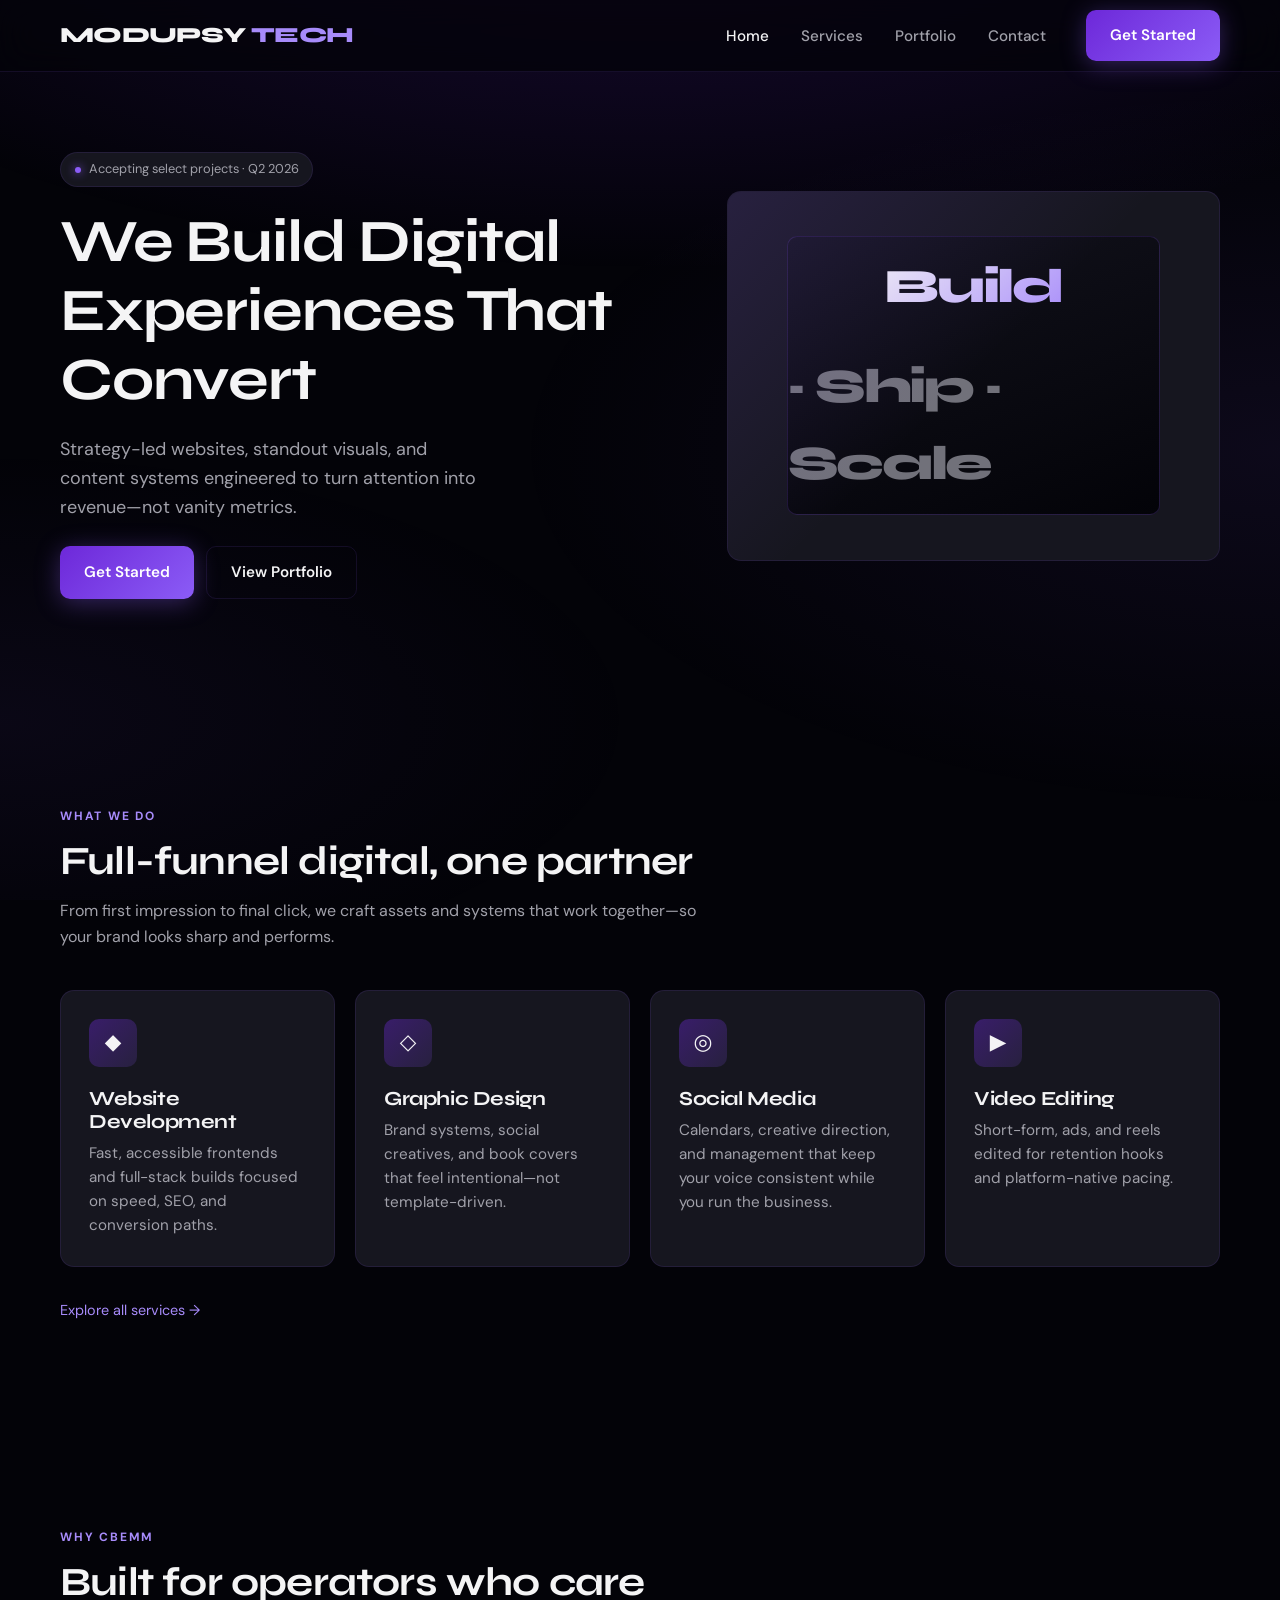
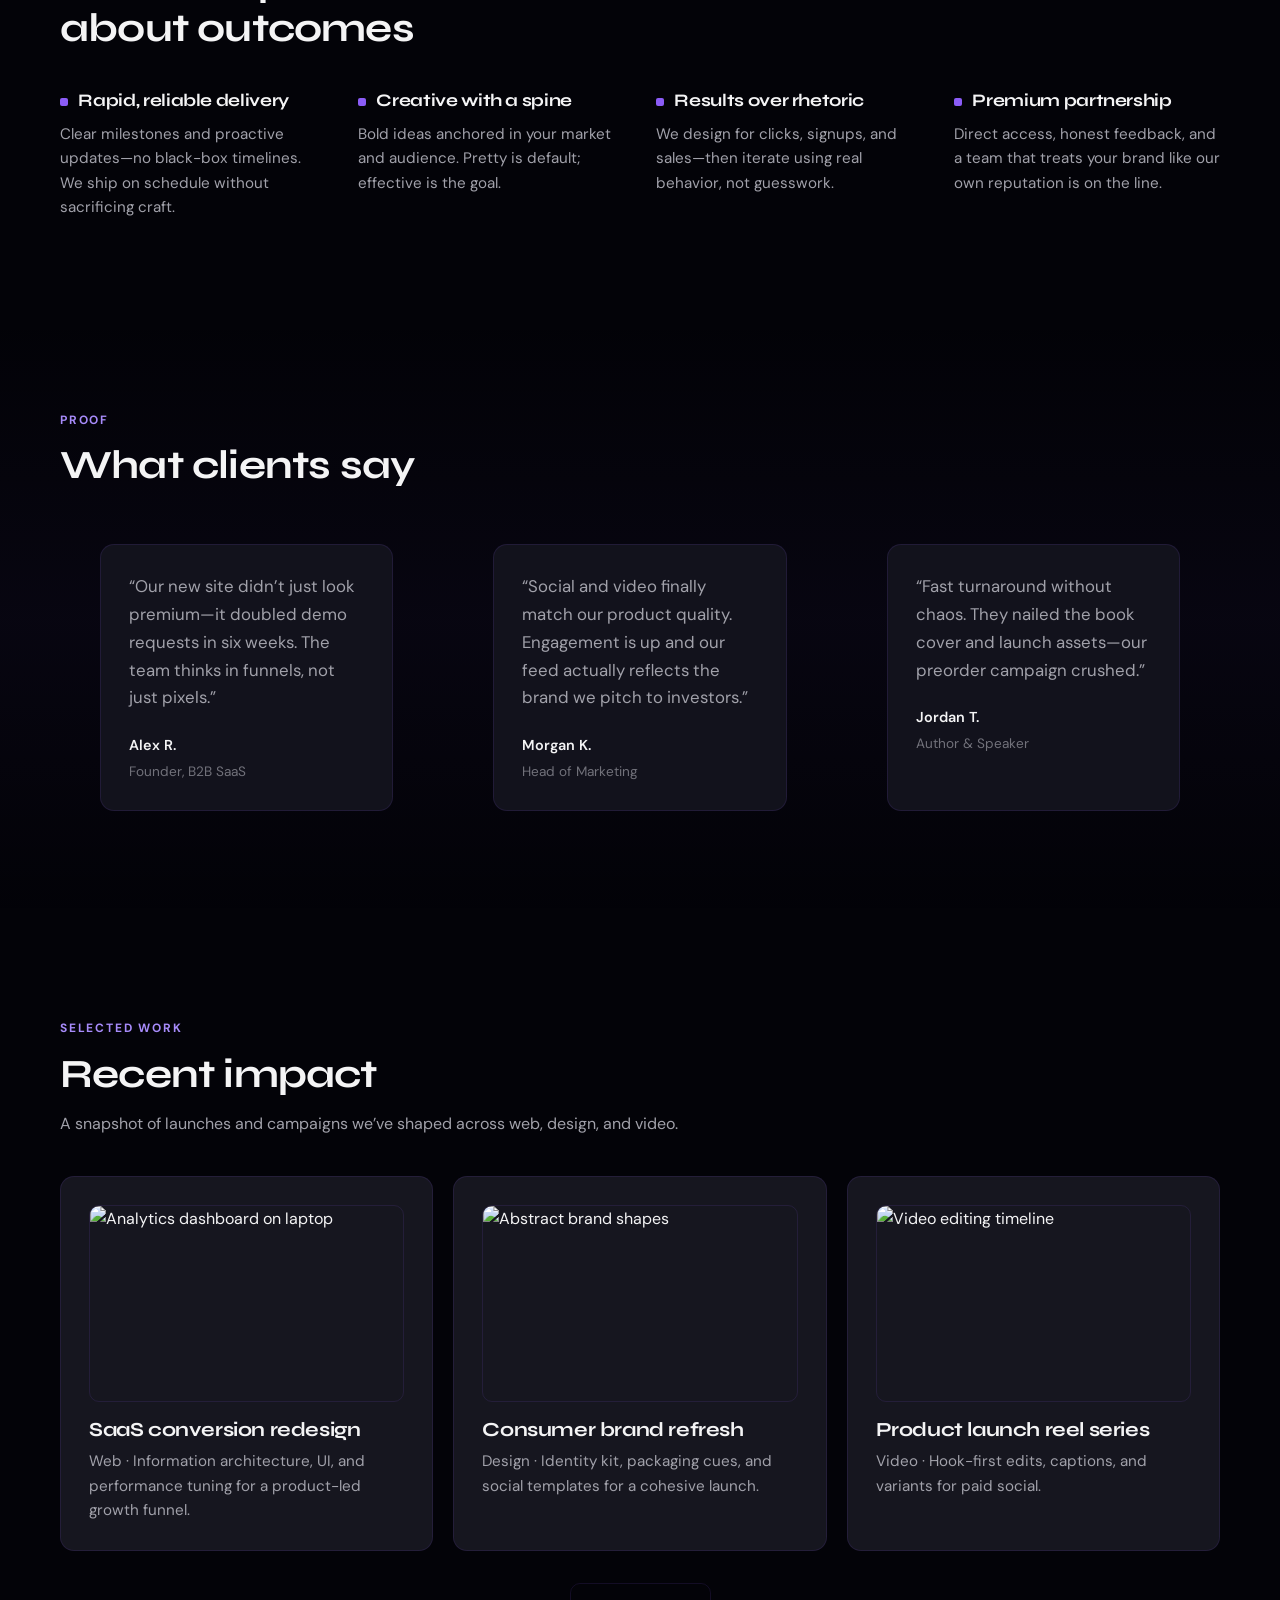
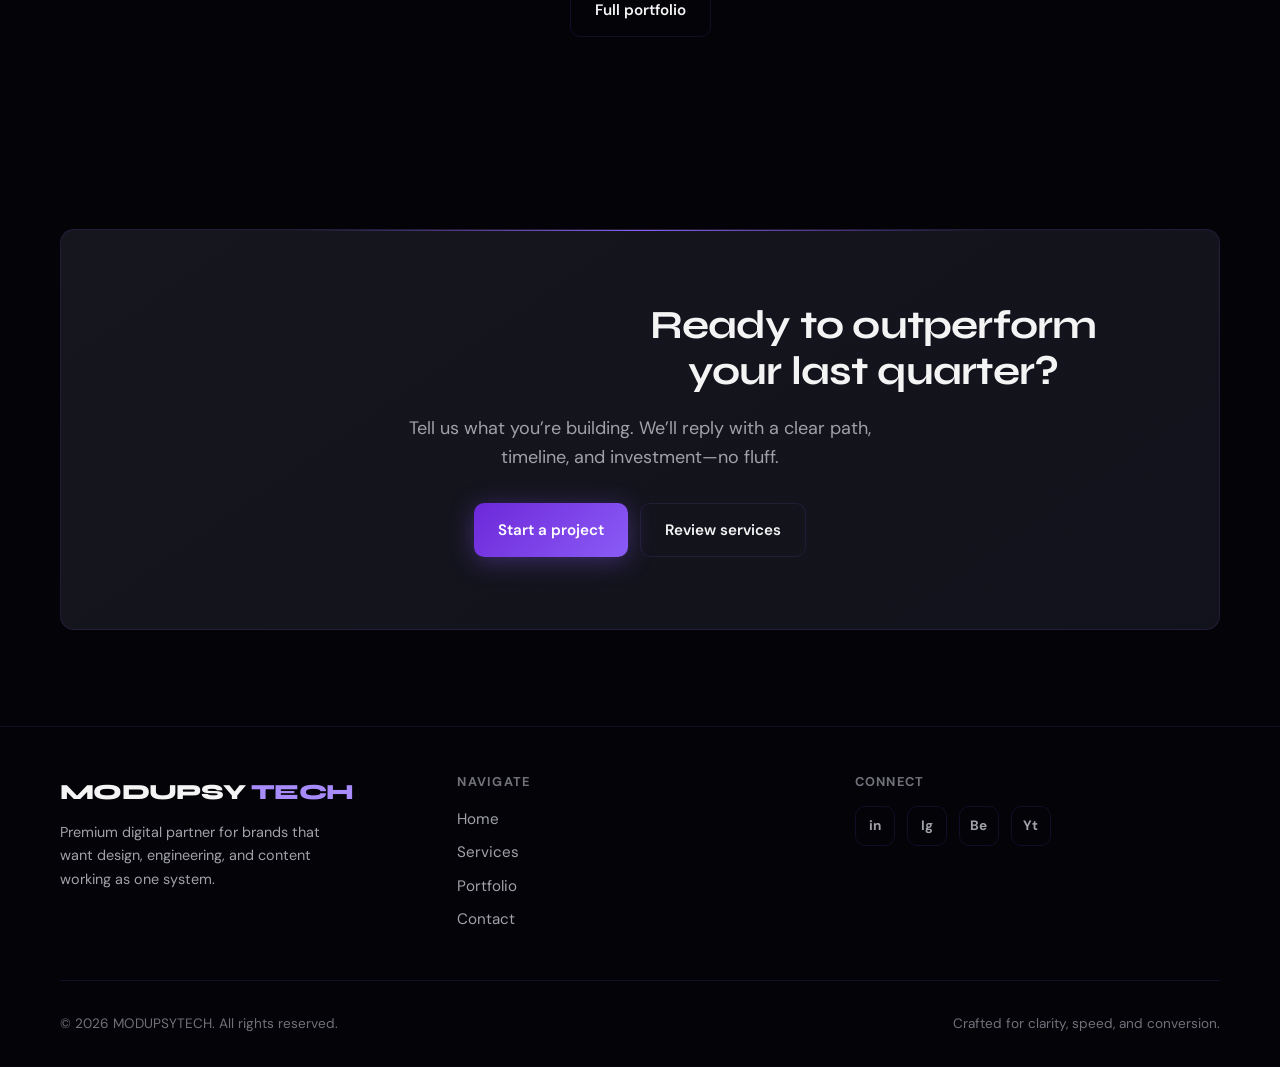
==== index.html @ cfe704a0 "Add files via upload" ====
<!DOCTYPE html>
<html lang="en">
  <head>
    <meta charset="UTF-8" />
    <meta name="viewport" content="width=device-width, initial-scale=1.0" />
    <meta
      name="description"
      content="CBEMM — Premium digital agency. Websites, design, social, and video that drive measurable growth."
    />
    <title>MODUPSYTECH — Digital Experiences That Convert</title>
    <link rel="preconnect" href="https://fonts.googleapis.com" />
    <link rel="preconnect" href="https://fonts.gstatic.com" crossorigin />
    <link
      href="https://fonts.googleapis.com/css2?family=DM+Sans:ital,opsz,wght@0,9..40,400;0,9..40,500;0,9..40,600;0,9..40,700;1,9..40,400&family=Syne:wght@500;600;700;800&display=swap"
      rel="stylesheet"
    />
    <link rel="stylesheet" href="css/styles.css" />
  </head>
  <body>
    <div class="page-wrap">
      <header class="site-header">
        <div class="container inner">
          <a href="index.html" class="logo">MODUPSY<span>TECH</span></a>
          <button
            class="nav-toggle"
            type="button"
            aria-label="Open menu"
            aria-expanded="false"
          >
            <span></span><span></span><span></span>
          </button>
          <nav class="nav-wrap" aria-label="Main">
            <ul class="nav-list">
              <li><a href="index.html" aria-current="page">Home</a></li>
              <li><a href="services.html">Services</a></li>
              <li><a href="portfolio.html">Portfolio</a></li>
              <li><a href="contact.html">Contact</a></li>
            </ul>
            <div class="nav-cta">
              <a class="btn btn-primary" href="contact.html">Get Started</a>
            </div>
          </nav>
        </div>
      </header>

      <main>
        <section class="hero">
          <div class="container hero-grid">
            <div class="reveal">
              <div class="hero-badge">Accepting select projects · Q2 2026</div>
              <h1>We Build Digital Experiences That Convert</h1>
              <p class="lead">
                Strategy-led websites, standout visuals, and content systems engineered to turn attention into revenue—not
                vanity metrics.
              </p>
              <div class="btn-row">
                <a class="btn btn-primary" href="contact.html">Get Started</a>
                <a class="btn btn-ghost" href="portfolio.html">View Portfolio</a>
              </div>
            </div>
            <div class="hero-visual reveal reveal-delay-1" aria-hidden="true">
              <div class="hero-visual-inner"><span>Build</span> · Ship · Scale</div>
            </div>
          </div>
        </section>

        <section id="services-preview">
          <div class="container">
            <div class="section-head reveal">
              <p class="section-label">What we do</p>
              <h2>Full-funnel digital, one partner</h2>
              <p>From first impression to final click, we craft assets and systems that work together—so your brand looks sharp and performs.</p>
            </div>
            <div class="cards-grid stagger-children">
              <article class="card">
                <div class="card-icon" aria-hidden="true">◆</div>
                <h3>Website Development</h3>
                <p>Fast, accessible frontends and full-stack builds focused on speed, SEO, and conversion paths.</p>
              </article>
              <article class="card">
                <div class="card-icon" aria-hidden="true">◇</div>
                <h3>Graphic Design</h3>
                <p>Brand systems, social creatives, and book covers that feel intentional—not template-driven.</p>
              </article>
              <article class="card">
                <div class="card-icon" aria-hidden="true">◎</div>
                <h3>Social Media</h3>
                <p>Calendars, creative direction, and management that keep your voice consistent while you run the business.</p>
              </article>
              <article class="card">
                <div class="card-icon" aria-hidden="true">▶</div>
                <h3>Video Editing</h3>
                <p>Short-form, ads, and reels edited for retention hooks and platform-native pacing.</p>
              </article>
            </div>
            <p class="muted reveal" style="margin-top: 2rem">
              <a href="services.html">Explore all services →</a>
            </p>
          </div>
        </section>

        <section id="why-us">
          <div class="container">
            <div class="section-head reveal">
              <p class="section-label">Why CBEMM</p>
              <h2>Built for operators who care about outcomes</h2>
            </div>
            <div class="why-grid stagger-children">
              <div class="why-item">
                <h3>Rapid, reliable delivery</h3>
                <p>Clear milestones and proactive updates—no black-box timelines. We ship on schedule without sacrificing craft.</p>
              </div>
              <div class="why-item">
                <h3>Creative with a spine</h3>
                <p>Bold ideas anchored in your market and audience. Pretty is default; effective is the goal.</p>
              </div>
              <div class="why-item">
                <h3>Results over rhetoric</h3>
                <p>We design for clicks, signups, and sales—then iterate using real behavior, not guesswork.</p>
              </div>
              <div class="why-item">
                <h3>Premium partnership</h3>
                <p>Direct access, honest feedback, and a team that treats your brand like our own reputation is on the line.</p>
              </div>
            </div>
          </div>
        </section>

        <section class="testimonials" id="testimonials">
          <div class="container">
            <div class="section-head reveal">
              <p class="section-label">Proof</p>
              <h2>What clients say</h2>
            </div>
            <div class="testimonial-grid stagger-children">
              <figure class="testimonial">
                <blockquote>
                  “Our new site didn’t just look premium—it doubled demo requests in six weeks. The team thinks in funnels, not
                  just pixels.”
                </blockquote>
                <cite>Alex R. <span>Founder, B2B SaaS</span></cite>
              </figure>
              <figure class="testimonial">
                <blockquote>
                  “Social and video finally match our product quality. Engagement is up and our feed actually reflects the brand we
                  pitch to investors.”
                </blockquote>
                <cite>Morgan K. <span>Head of Marketing</span></cite>
              </figure>
              <figure class="testimonial">
                <blockquote>
                  “Fast turnaround without chaos. They nailed the book cover and launch assets—our preorder campaign crushed.”
                </blockquote>
                <cite>Jordan T. <span>Author &amp; Speaker</span></cite>
              </figure>
            </div>
          </div>
        </section>

        <section class="portfolio-preview" id="portfolio-preview">
          <div class="container">
            <div class="section-head reveal">
              <p class="section-label">Selected work</p>
              <h2>Recent impact</h2>
              <p>A snapshot of launches and campaigns we’ve shaped across web, design, and video.</p>
            </div>
            <div class="cards-grid stagger-children">
              <article class="card">
                <div class="portfolio-thumb">
                  <img
                    src="https://images.unsplash.com/photo-1460925895917-afdab827c52f?w=800&q=80"
                    alt="Analytics dashboard on laptop"
                    width="800"
                    height="500"
                    loading="lazy"
                  />
                </div>
                <h3>SaaS conversion redesign</h3>
                <p>Web · Information architecture, UI, and performance tuning for a product-led growth funnel.</p>
              </article>
              <article class="card">
                <div class="portfolio-thumb">
                  <img
                    src="https://images.unsplash.com/photo-1561070791-2526d30994b5?w=800&q=80"
                    alt="Abstract brand shapes"
                    width="800"
                    height="500"
                    loading="lazy"
                  />
                </div>
                <h3>Consumer brand refresh</h3>
                <p>Design · Identity kit, packaging cues, and social templates for a cohesive launch.</p>
              </article>
              <article class="card">
                <div class="portfolio-thumb">
                  <img
                    src="https://images.unsplash.com/photo-1574717024653-61fd2cf4d44d?w=800&q=80"
                    alt="Video editing timeline"
                    width="800"
                    height="500"
                    loading="lazy"
                  />
                </div>
                <h3>Product launch reel series</h3>
                <p>Video · Hook-first edits, captions, and variants for paid social.</p>
              </article>
            </div>
            <div class="btn-row reveal" style="justify-content: center; margin-top: 0.5rem">
              <a class="btn btn-ghost" href="portfolio.html">Full portfolio</a>
            </div>
          </div>
        </section>

        <section id="final-cta">
          <div class="container reveal">
            <div class="cta-band">
              <h2>Ready to outperform your last quarter?</h2>
              <p class="lead">Tell us what you’re building. We’ll reply with a clear path, timeline, and investment—no fluff.</p>
              <div class="btn-row" style="justify-content: center; margin-top: 2rem">
                <a class="btn btn-primary" href="contact.html">Start a project</a>
                <a class="btn btn-ghost" href="services.html">Review services</a>
              </div>
            </div>
          </div>
        </section>
      </main>

      <footer class="site-footer">
        <div class="container">
          <div class="footer-grid">
            <div class="footer-brand">
              <a href="index.html" class="logo">MODUPSY<span>TECH</span></a>
              <p>Premium digital partner for brands that want design, engineering, and content working as one system.</p>
            </div>
            <div class="footer-col">
              <h4>Navigate</h4>
              <ul>
                <li><a href="index.html">Home</a></li>
                <li><a href="services.html">Services</a></li>
                <li><a href="portfolio.html">Portfolio</a></li>
                <li><a href="contact.html">Contact</a></li>
              </ul>
            </div>
            <div class="footer-col">
              <h4>Connect</h4>
              <div class="social-row" aria-label="Social links">
                <a href="https://www.linkedin.com" target="_blank" rel="noopener noreferrer" aria-label="LinkedIn">in</a>
                <a href="https://www.instagram.com" target="_blank" rel="noopener noreferrer" aria-label="Instagram">Ig</a>
                <a href="https://www.behance.net" target="_blank" rel="noopener noreferrer" aria-label="Behance">Be</a>
                <a href="https://www.youtube.com" target="_blank" rel="noopener noreferrer" aria-label="YouTube">Yt</a>
              </div>
            </div>
          </div>
          <div class="footer-bottom">
            <span>© 2026 MODUPSYTECH. All rights reserved.</span>
            <span>Crafted for clarity, speed, and conversion.</span>
          </div>
        </div>
      </footer>
    </div>
    <script src="js/main.js"></script>
  </body>
</html>
---- css/styles.css ----
/* CBEMM — Premium tech agency */
:root {
  --bg-deep: #030308;
  --bg: #0a0a12;
  --bg-elevated: #12121c;
  --surface: #16161f;
  --border: rgba(139, 92, 246, 0.12);
  --purple: #8b5cf6;
  --purple-bright: #a78bfa;
  --purple-dim: #6d28d9;
  --purple-glow: rgba(139, 92, 246, 0.35);
  --text: #f4f4f5;
  --text-muted: #a1a1aa;
  --text-dim: #71717a;
  --accent-line: linear-gradient(90deg, transparent, var(--purple), transparent);
  --radius: 14px;
  --radius-sm: 10px;
  --font-display: "Syne", system-ui, sans-serif;
  --font-body: "DM Sans", system-ui, sans-serif;
  --nav-h: 72px;
  --ease-out: cubic-bezier(0.22, 1, 0.36, 1);
}

*,
*::before,
*::after {
  box-sizing: border-box;
}

html {
  scroll-behavior: smooth;
}

body {
  margin: 0;
  font-family: var(--font-body);
  font-size: 1rem;
  line-height: 1.6;
  color: var(--text);
  background: var(--bg-deep);
  min-height: 100vh;
  overflow-x: hidden;
}

/* Background mesh */
body::before {
  content: "";
  position: fixed;
  inset: 0;
  background:
    radial-gradient(ellipse 80% 50% at 50% -20%, rgba(109, 40, 217, 0.25), transparent),
    radial-gradient(ellipse 60% 40% at 100% 50%, rgba(139, 92, 246, 0.08), transparent),
    radial-gradient(ellipse 50% 30% at 0% 80%, rgba(139, 92, 246, 0.06), transparent);
  pointer-events: none;
  z-index: -1;
}

img {
  max-width: 100%;
  height: auto;
  display: block;
}

a {
  color: var(--purple-bright);
  text-decoration: none;
  transition: color 0.2s var(--ease-out);
}

a:hover {
  color: var(--text);
}

.container {
  width: min(1160px, 92vw);
  margin-inline: auto;
}

/* Typography */
h1,
h2,
h3,
h4 {
  font-family: var(--font-display);
  font-weight: 700;
  line-height: 1.15;
  letter-spacing: -0.02em;
  margin: 0 0 0.5em;
}

h1 {
  font-size: clamp(2.25rem, 5vw, 3.75rem);
}

h2 {
  font-size: clamp(1.75rem, 3.5vw, 2.5rem);
}

h3 {
  font-size: 1.25rem;
}

p {
  margin: 0 0 1em;
  color: var(--text-muted);
}

.lead {
  font-size: 1.125rem;
  max-width: 36ch;
}

.muted {
  color: var(--text-dim);
  font-size: 0.9rem;
}

/* Buttons */
.btn {
  display: inline-flex;
  align-items: center;
  justify-content: center;
  gap: 0.5rem;
  padding: 0.85rem 1.5rem;
  font-family: var(--font-body);
  font-size: 0.95rem;
  font-weight: 600;
  border-radius: var(--radius-sm);
  border: none;
  cursor: pointer;
  transition:
    transform 0.25s var(--ease-out),
    box-shadow 0.25s var(--ease-out),
    background 0.2s;
}

.btn-primary {
  background: linear-gradient(135deg, var(--purple-dim), var(--purple));
  color: #fff;
  box-shadow: 0 4px 24px var(--purple-glow);
}

.btn-primary:hover {
  transform: translateY(-2px);
  box-shadow: 0 8px 32px var(--purple-glow);
  color: #fff;
}

.btn-ghost {
  background: transparent;
  color: var(--text);
  border: 1px solid var(--border);
}

.btn-ghost:hover {
  border-color: var(--purple);
  color: var(--purple-bright);
  transform: translateY(-2px);
}

.btn-block {
  width: 100%;
}

.btn-row {
  display: flex;
  flex-wrap: wrap;
  gap: 0.75rem;
  margin-top: 1.5rem;
}

/* Nav */
.site-header {
  position: sticky;
  top: 0;
  z-index: 100;
  height: var(--nav-h);
  background: rgba(3, 3, 8, 0.75);
  backdrop-filter: blur(16px);
  -webkit-backdrop-filter: blur(16px);
  border-bottom: 1px solid var(--border);
}

.site-header .inner {
  height: 100%;
  display: flex;
  align-items: center;
  justify-content: space-between;
}

.logo {
  font-family: var(--font-display);
  font-weight: 800;
  font-size: 1.35rem;
  letter-spacing: -0.03em;
  color: var(--text);
  display: flex;
  align-items: center;
  gap: 0.35rem;
}

.logo span {
  color: var(--purple-bright);
}

.nav-toggle {
  display: none;
  flex-direction: column;
  gap: 6px;
  background: none;
  border: none;
  cursor: pointer;
  padding: 8px;
}

.nav-toggle span {
  display: block;
  width: 24px;
  height: 2px;
  background: var(--text);
  border-radius: 2px;
  transition: transform 0.3s var(--ease-out), opacity 0.2s;
}

.nav-toggle[aria-expanded="true"] span:nth-child(1) {
  transform: translateY(8px) rotate(45deg);
}

.nav-toggle[aria-expanded="true"] span:nth-child(2) {
  opacity: 0;
}

.nav-toggle[aria-expanded="true"] span:nth-child(3) {
  transform: translateY(-8px) rotate(-45deg);
}

.nav-list {
  display: flex;
  align-items: center;
  gap: 2rem;
  list-style: none;
  margin: 0;
  padding: 0;
}

.nav-list a {
  color: var(--text-muted);
  font-weight: 500;
  font-size: 0.95rem;
}

.nav-list a:hover,
.nav-list a[aria-current="page"] {
  color: var(--text);
}

.nav-wrap {
  display: flex;
  align-items: center;
  gap: 2rem;
}

.nav-cta {
  margin-left: 0.5rem;
}

@media (max-width: 860px) {
  .nav-toggle {
    display: flex;
  }

  .nav-wrap {
    display: flex;
    position: fixed;
    z-index: 90;
    inset: var(--nav-h) 0 0 0;
    background: rgba(3, 3, 8, 0.97);
    padding: 2rem;
    flex-direction: column;
    align-items: stretch;
    gap: 1.5rem;
    transform: translateX(100%);
    transition: transform 0.35s var(--ease-out);
    border-top: 1px solid var(--border);
  }

  .nav-wrap.is-open {
    transform: translateX(0);
  }

  .nav-list {
    flex-direction: column;
    align-items: flex-start;
    gap: 1.25rem;
  }

  .nav-cta {
    margin-left: 0;
  }

  .nav-cta .btn {
    width: 100%;
  }
}

/* Sections */
section {
  padding: clamp(4rem, 10vw, 6rem) 0;
}

.section-label {
  font-size: 0.75rem;
  font-weight: 700;
  text-transform: uppercase;
  letter-spacing: 0.15em;
  color: var(--purple-bright);
  margin-bottom: 0.75rem;
}

.section-head {
  max-width: 640px;
  margin-bottom: 2.5rem;
}

.section-head h2 {
  margin-bottom: 0.35em;
}

/* Hero */
.hero {
  padding-top: clamp(3rem, 8vw, 5rem);
  padding-bottom: clamp(4rem, 12vw, 7rem);
  position: relative;
}

.hero-grid {
  display: grid;
  grid-template-columns: 1fr;
  gap: 3rem;
  align-items: center;
}

@media (min-width: 900px) {
  .hero-grid {
    grid-template-columns: 1.1fr 0.9fr;
    gap: 4rem;
  }
}

.hero-badge {
  display: inline-flex;
  align-items: center;
  gap: 0.5rem;
  padding: 0.4rem 0.85rem;
  border-radius: 999px;
  border: 1px solid var(--border);
  background: var(--surface);
  font-size: 0.8rem;
  color: var(--text-muted);
  margin-bottom: 1.25rem;
}

.hero-badge::before {
  content: "";
  width: 6px;
  height: 6px;
  border-radius: 50%;
  background: var(--purple);
  box-shadow: 0 0 10px var(--purple);
}

.hero h1 {
  margin-bottom: 0.35em;
}

.hero-visual {
  position: relative;
  aspect-ratio: 4/3;
  border-radius: var(--radius);
  overflow: hidden;
  border: 1px solid var(--border);
  background: var(--surface);
}

.hero-visual::after {
  content: "";
  position: absolute;
  inset: 0;
  background: linear-gradient(135deg, rgba(139, 92, 246, 0.15), transparent 50%);
  pointer-events: none;
}

.hero-visual-inner {
  position: absolute;
  inset: 12%;
  border-radius: var(--radius-sm);
  border: 1px solid rgba(139, 92, 246, 0.2);
  background: linear-gradient(160deg, var(--bg-elevated), var(--bg-deep));
  display: grid;
  place-items: center;
  font-family: var(--font-display);
  font-size: clamp(2rem, 4vw, 3rem);
  font-weight: 800;
  color: var(--text-dim);
  letter-spacing: -0.05em;
}

.hero-visual-inner span {
  background: linear-gradient(135deg, var(--text), var(--purple-bright));
  -webkit-background-clip: text;
  -webkit-text-fill-color: transparent;
  background-clip: text;
}

/* Cards grid */
.cards-grid {
  display: grid;
  grid-template-columns: repeat(auto-fit, minmax(260px, 1fr));
  gap: 1.25rem;
}

.card {
  padding: 1.75rem;
  border-radius: var(--radius);
  background: var(--surface);
  border: 1px solid var(--border);
  transition:
    border-color 0.3s var(--ease-out),
    transform 0.3s var(--ease-out),
    box-shadow 0.3s var(--ease-out);
}

.card:hover {
  border-color: rgba(139, 92, 246, 0.35);
  transform: translateY(-4px);
  box-shadow: 0 20px 40px rgba(0, 0, 0, 0.35);
}

.card-icon {
  width: 48px;
  height: 48px;
  border-radius: var(--radius-sm);
  background: linear-gradient(135deg, rgba(109, 40, 217, 0.4), rgba(139, 92, 246, 0.15));
  display: grid;
  place-items: center;
  margin-bottom: 1.25rem;
  font-size: 1.35rem;
}

.card h3 {
  margin-bottom: 0.5rem;
  color: var(--text);
}

.card p {
  margin: 0;
  font-size: 0.95rem;
}

/* Why us */
.why-grid {
  display: grid;
  grid-template-columns: repeat(auto-fit, minmax(240px, 1fr));
  gap: 2rem;
}

.why-item h3 {
  font-size: 1.1rem;
  display: flex;
  align-items: center;
  gap: 0.65rem;
  margin-bottom: 0.65rem;
}

.why-item h3::before {
  content: "";
  width: 8px;
  height: 8px;
  border-radius: 2px;
  background: var(--purple);
  flex-shrink: 0;
}

.why-item p {
  margin: 0;
  font-size: 0.95rem;
}

/* Testimonials */
.testimonials {
  background: linear-gradient(180deg, transparent, rgba(139, 92, 246, 0.04), transparent);
}

.testimonial-grid {
  display: grid;
  grid-template-columns: repeat(auto-fit, minmax(300px, 1fr));
  gap: 1.25rem;
}

.testimonial {
  padding: 1.75rem;
  border-radius: var(--radius);
  background: var(--bg-elevated);
  border: 1px solid var(--border);
}

.testimonial blockquote {
  margin: 0 0 1.25rem;
  font-size: 1.05rem;
  color: var(--text-muted);
  font-style: normal;
  line-height: 1.65;
}

.testimonial cite {
  font-style: normal;
  font-weight: 600;
  color: var(--text);
  font-size: 0.9rem;
}

.testimonial cite span {
  display: block;
  font-weight: 400;
  color: var(--text-dim);
  font-size: 0.85rem;
  margin-top: 0.2rem;
}

/* Portfolio preview & grid */
.portfolio-preview .cards-grid {
  margin-bottom: 2rem;
}

.portfolio-thumb {
  aspect-ratio: 16/10;
  border-radius: var(--radius-sm);
  overflow: hidden;
  margin-bottom: 1rem;
  border: 1px solid var(--border);
}

.portfolio-thumb img {
  width: 100%;
  height: 100%;
  object-fit: cover;
  transition: transform 0.5s var(--ease-out);
}

.card:hover .portfolio-thumb img {
  transform: scale(1.05);
}

.portfolio-filters {
  display: flex;
  flex-wrap: wrap;
  gap: 0.5rem;
  margin-bottom: 2rem;
}

.filter-btn {
  padding: 0.5rem 1.1rem;
  font-family: var(--font-body);
  font-size: 0.875rem;
  font-weight: 600;
  border-radius: 999px;
  border: 1px solid var(--border);
  background: transparent;
  color: var(--text-muted);
  cursor: pointer;
  transition:
    background 0.2s,
    border-color 0.2s,
    color 0.2s;
}

.filter-btn:hover,
.filter-btn.is-active {
  background: rgba(139, 92, 246, 0.15);
  border-color: var(--purple);
  color: var(--text);
}

.portfolio-grid-page {
  display: grid;
  grid-template-columns: repeat(auto-fill, minmax(300px, 1fr));
  gap: 1.5rem;
}

.portfolio-item {
  border-radius: var(--radius);
  overflow: hidden;
  background: var(--surface);
  border: 1px solid var(--border);
  transition:
    opacity 0.35s var(--ease-out),
    transform 0.35s var(--ease-out);
}

.portfolio-item.is-hidden {
  display: none;
}

.portfolio-item .thumb {
  aspect-ratio: 16/10;
  overflow: hidden;
}

.portfolio-item .thumb img {
  width: 100%;
  height: 100%;
  object-fit: cover;
  transition: transform 0.5s var(--ease-out);
}

.portfolio-item:hover .thumb img {
  transform: scale(1.06);
}

.portfolio-item .body {
  padding: 1.25rem 1.5rem 1.5rem;
}

.portfolio-item .cat {
  font-size: 0.7rem;
  font-weight: 700;
  text-transform: uppercase;
  letter-spacing: 0.12em;
  color: var(--purple-bright);
  margin-bottom: 0.35rem;
}

.portfolio-item h3 {
  font-size: 1.1rem;
  margin-bottom: 0.35rem;
}

.portfolio-item p {
  margin: 0;
  font-size: 0.9rem;
}

/* CTA band */
.cta-band {
  text-align: center;
  padding: clamp(3rem, 8vw, 4.5rem);
  border-radius: var(--radius);
  border: 1px solid var(--border);
  background: linear-gradient(145deg, var(--surface), var(--bg-elevated));
  position: relative;
  overflow: hidden;
}

.cta-band::before {
  content: "";
  position: absolute;
  top: 0;
  left: 50%;
  transform: translateX(-50%);
  width: 60%;
  height: 1px;
  background: var(--accent-line);
}

.cta-band h2 {
  max-width: 520px;
  margin-inline: auto 0.35em;
}

.cta-band .lead {
  margin-inline: auto;
  max-width: 42ch;
}

/* Services page */
.service-block {
  display: grid;
  gap: 2rem;
  padding: 2.5rem 0;
  border-bottom: 1px solid var(--border);
}

.service-block:last-child {
  border-bottom: none;
}

@media (min-width: 880px) {
  .service-block {
    grid-template-columns: 1fr 1.2fr;
    align-items: start;
    gap: 3rem;
    padding: 3rem 0;
  }
}

.service-block .tag {
  font-size: 0.75rem;
  font-weight: 700;
  text-transform: uppercase;
  letter-spacing: 0.12em;
  color: var(--purple-bright);
  margin-bottom: 0.5rem;
}

.service-block h2 {
  font-size: clamp(1.5rem, 2.5vw, 2rem);
  margin-bottom: 0.5rem;
}

.benefits-list {
  list-style: none;
  margin: 1.25rem 0 1.5rem;
  padding: 0;
}

.benefits-list li {
  position: relative;
  padding-left: 1.5rem;
  margin-bottom: 0.65rem;
  color: var(--text-muted);
  font-size: 0.95rem;
}

.benefits-list li::before {
  content: "✓";
  position: absolute;
  left: 0;
  color: var(--purple-bright);
  font-weight: 700;
}

/* Contact */
.contact-grid {
  display: grid;
  gap: 3rem;
}

@media (min-width: 900px) {
  .contact-grid {
    grid-template-columns: 1fr 1.1fr;
    align-items: start;
  }
}

.contact-intro h1 {
  margin-bottom: 0.35em;
}

.contact-side {
  padding: 2rem;
  border-radius: var(--radius);
  background: var(--surface);
  border: 1px solid var(--border);
}

.form-group {
  margin-bottom: 1.25rem;
}

.form-group label {
  display: block;
  font-size: 0.85rem;
  font-weight: 600;
  color: var(--text-muted);
  margin-bottom: 0.4rem;
}

.form-group input,
.form-group textarea {
  width: 100%;
  padding: 0.85rem 1rem;
  font-family: var(--font-body);
  font-size: 1rem;
  color: var(--text);
  background: var(--bg-elevated);
  border: 1px solid var(--border);
  border-radius: var(--radius-sm);
  transition: border-color 0.2s, box-shadow 0.2s;
}

.form-group input:focus,
.form-group textarea:focus {
  outline: none;
  border-color: var(--purple);
  box-shadow: 0 0 0 3px rgba(139, 92, 246, 0.15);
}

.form-group textarea {
  min-height: 140px;
  resize: vertical;
}

.form-status {
  margin-top: 1rem;
  font-size: 0.9rem;
  min-height: 1.5em;
}

.form-status.success {
  color: var(--purple-bright);
}

.contact-alt {
  margin-top: 2rem;
  padding-top: 2rem;
  border-top: 1px solid var(--border);
}

.contact-alt p {
  margin-bottom: 0.75rem;
  font-size: 0.95rem;
}

.wa-link {
  display: inline-flex;
  align-items: center;
  gap: 0.5rem;
  font-weight: 600;
  color: var(--text);
}

.wa-link:hover {
  color: var(--purple-bright);
}

/* Footer */
.site-footer {
  padding: 3rem 0 2rem;
  border-top: 1px solid var(--border);
  margin-top: auto;
}

.footer-grid {
  display: grid;
  gap: 2rem;
  grid-template-columns: repeat(auto-fit, minmax(200px, 1fr));
  margin-bottom: 2.5rem;
}

.footer-brand .logo {
  margin-bottom: 0.75rem;
}

.footer-brand p {
  font-size: 0.9rem;
  max-width: 280px;
  margin: 0;
}

.footer-col h4 {
  font-family: var(--font-body);
  font-size: 0.8rem;
  font-weight: 700;
  text-transform: uppercase;
  letter-spacing: 0.1em;
  color: var(--text-dim);
  margin-bottom: 1rem;
}

.footer-col ul {
  list-style: none;
  margin: 0;
  padding: 0;
}

.footer-col li {
  margin-bottom: 0.5rem;
}

.footer-col a {
  color: var(--text-muted);
  font-size: 0.95rem;
}

.footer-col a:hover {
  color: var(--purple-bright);
}

.social-row {
  display: flex;
  gap: 0.75rem;
  flex-wrap: wrap;
}

.social-row a {
  width: 40px;
  height: 40px;
  border-radius: var(--radius-sm);
  border: 1px solid var(--border);
  display: grid;
  place-items: center;
  color: var(--text-muted);
  font-size: 0.85rem;
  font-weight: 700;
  transition:
    border-color 0.2s,
    color 0.2s,
    background 0.2s;
}

.social-row a:hover {
  border-color: var(--purple);
  color: var(--purple-bright);
  background: rgba(139, 92, 246, 0.08);
}

.footer-bottom {
  display: flex;
  flex-wrap: wrap;
  gap: 1rem;
  justify-content: space-between;
  align-items: center;
  padding-top: 2rem;
  border-top: 1px solid var(--border);
  font-size: 0.85rem;
  color: var(--text-dim);
}

/* Page layout */
.page-wrap {
  display: flex;
  flex-direction: column;
  min-height: 100vh;
}

main {
  flex: 1;
}

/* Reveal animations */
.reveal {
  opacity: 0;
  transform: translateY(28px);
  transition:
    opacity 0.7s var(--ease-out),
    transform 0.7s var(--ease-out);
}

.reveal.is-visible {
  opacity: 1;
  transform: translateY(0);
}

.reveal-delay-1 {
  transition-delay: 0.08s;
}

.reveal-delay-2 {
  transition-delay: 0.16s;
}

.reveal-delay-3 {
  transition-delay: 0.24s;
}

/* Stagger children */
.stagger-children > * {
  opacity: 0;
  transform: translateY(20px);
  transition:
    opacity 0.6s var(--ease-out),
    transform 0.6s var(--ease-out);
}

.stagger-children.is-visible > *:nth-child(1) {
  transition-delay: 0.05s;
}
.stagger-children.is-visible > *:nth-child(2) {
  transition-delay: 0.1s;
}
.stagger-children.is-visible > *:nth-child(3) {
  transition-delay: 0.15s;
}
.stagger-children.is-visible > *:nth-child(4) {
  transition-delay: 0.2s;
}

.stagger-children.is-visible > * {
  opacity: 1;
  transform: translateY(0);
}

/* Reduced motion */
@media (prefers-reduced-motion: reduce) {
  html {
    scroll-behavior: auto;
  }

  .reveal,
  .stagger-children > *,
  .card,
  .portfolio-item,
  .btn-primary,
  .btn-ghost {
    transition: none;
  }

  .reveal {
    opacity: 1;
    transform: none;
  }

  .stagger-children > * {
    opacity: 1;
    transform: none;
  }
}
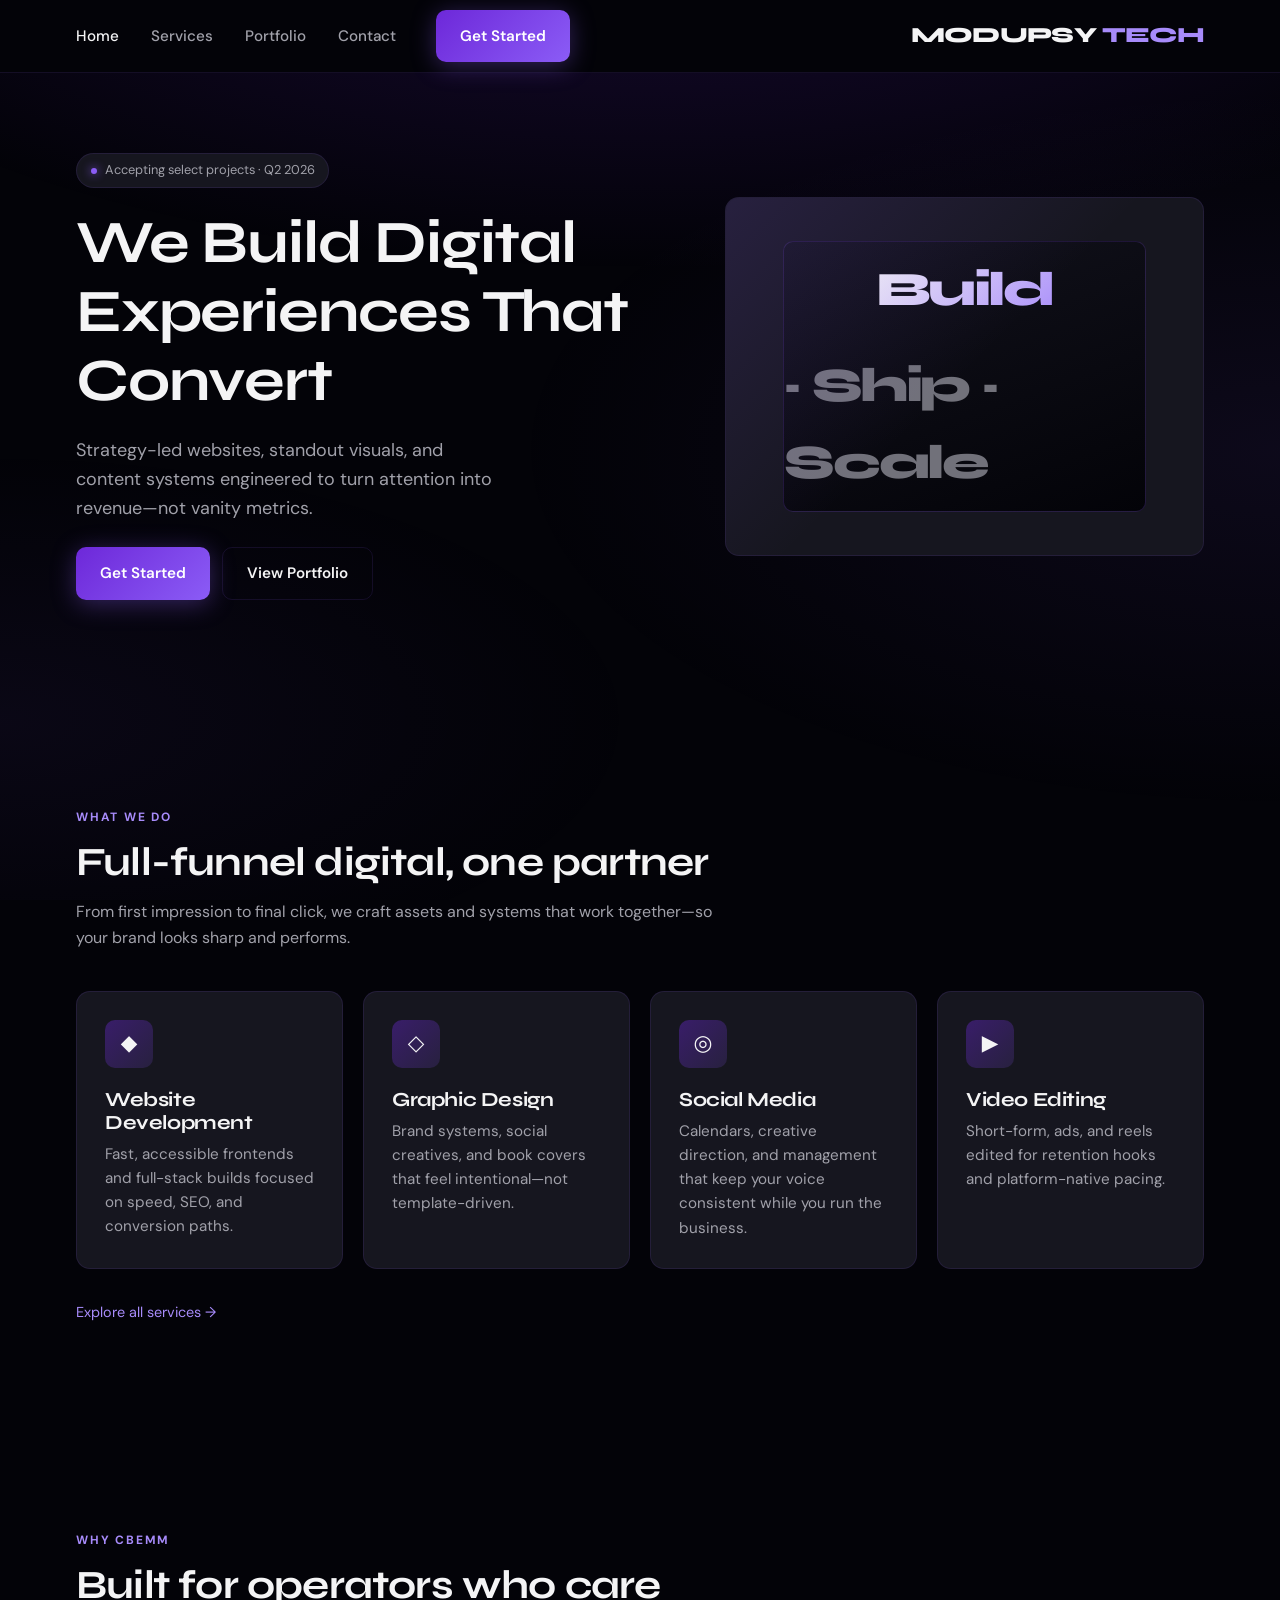
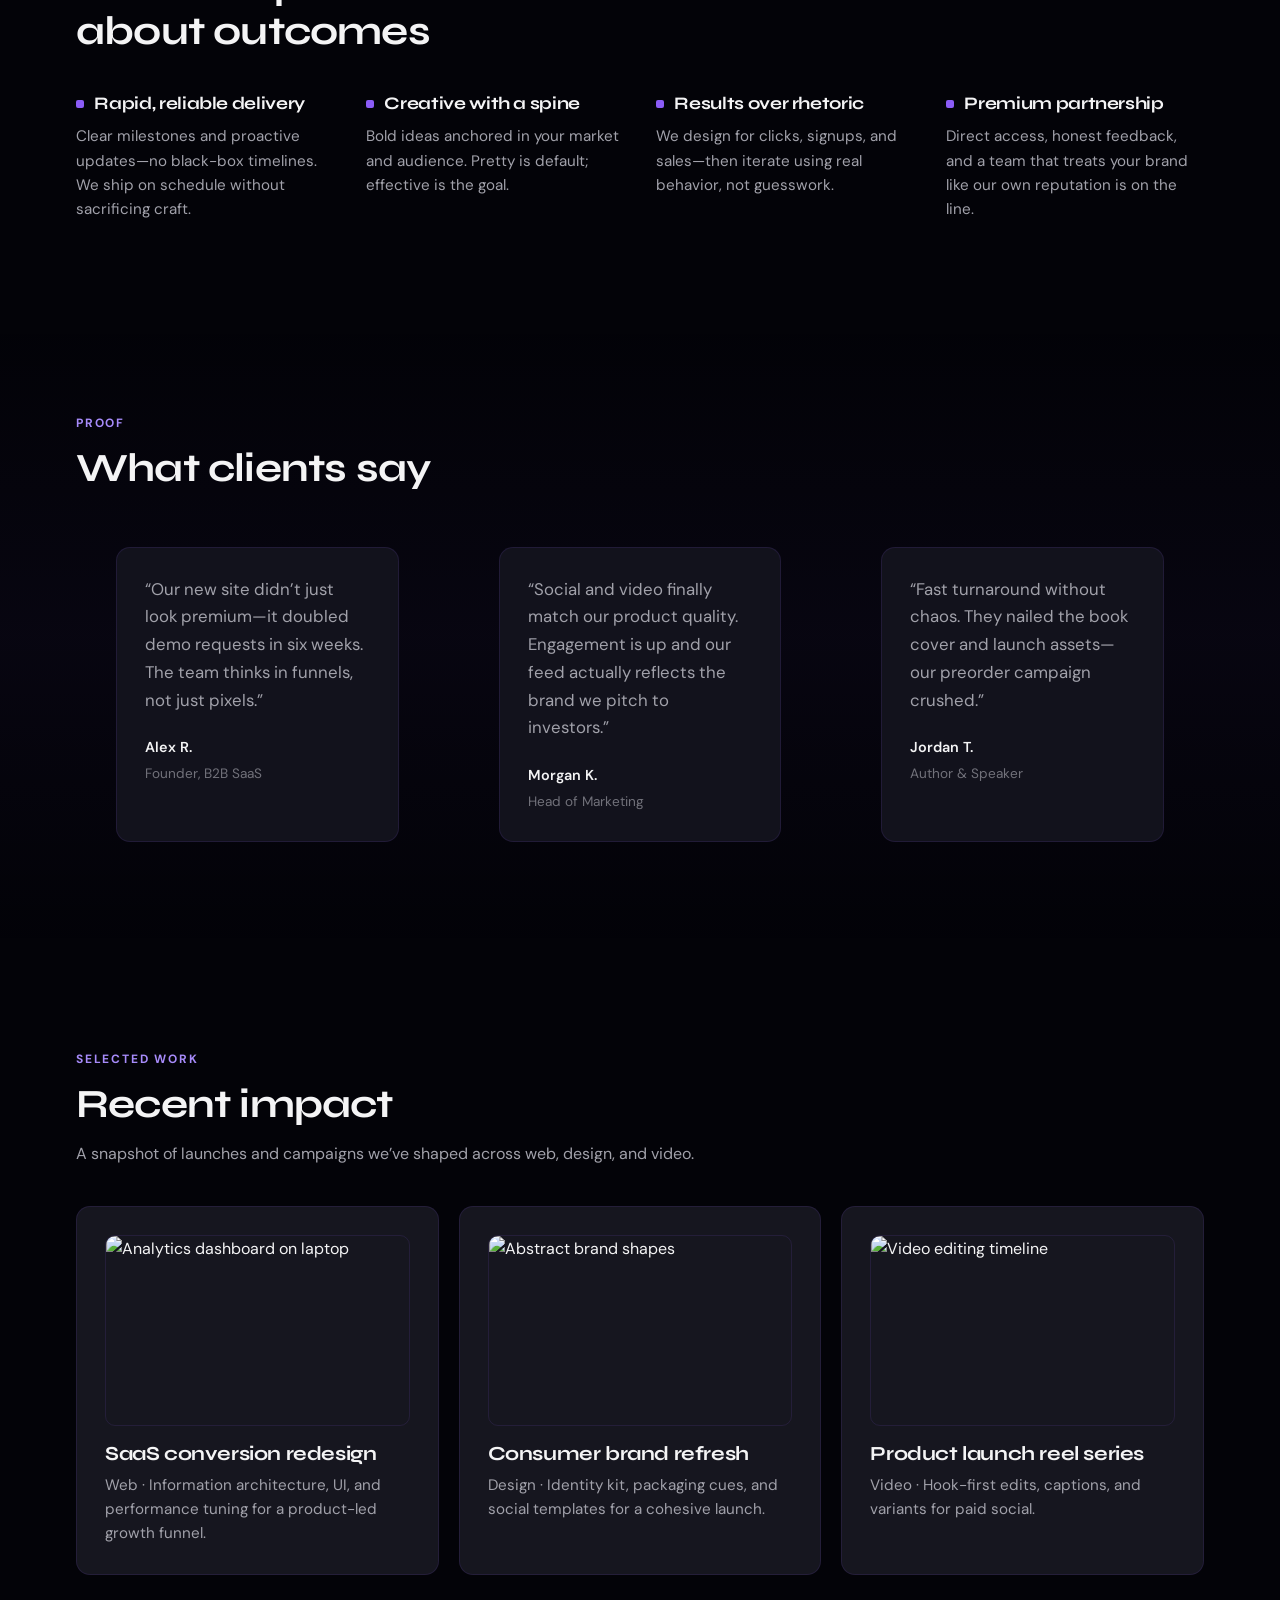
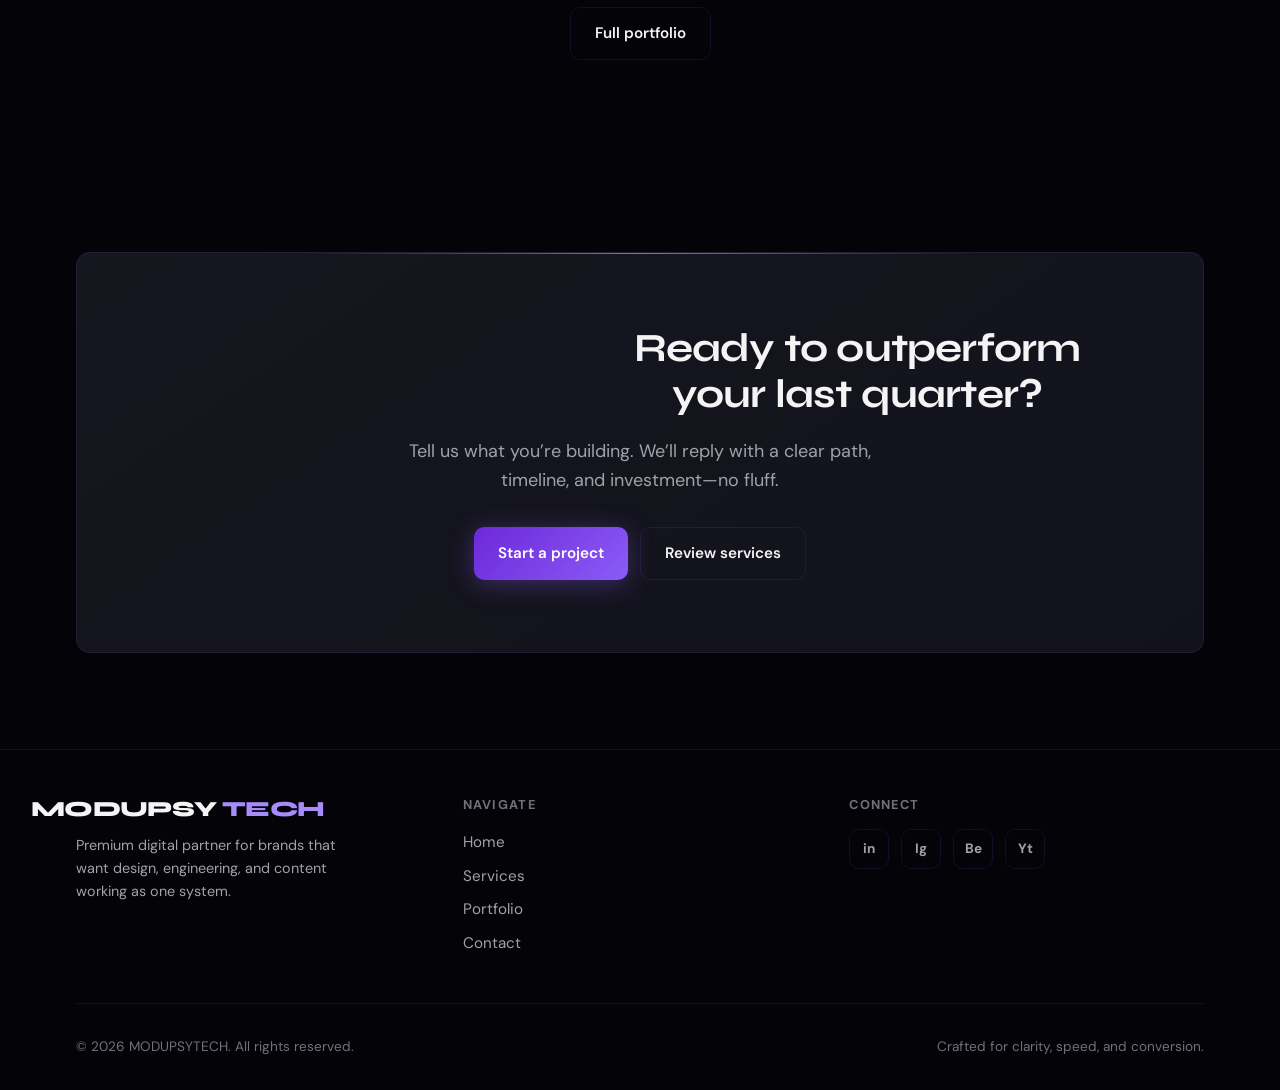
==== commit e68ca976: "Add files via upload" ====
--- a/index.html
+++ b/index.html
@@ -3,6 +3,9 @@
   <head>
     <meta charset="UTF-8" />
     <meta name="viewport" content="width=device-width, initial-scale=1.0" />
+    <meta name="theme-color" content="#030308" />
+    <link rel="icon" href="favicon.svg" type="image/svg+xml" />
+    <link rel="apple-touch-icon" href="favicon.svg" />
     <meta
       name="description"
       content="CBEMM — Premium digital agency. Websites, design, social, and video that drive measurable growth."
@@ -20,26 +23,28 @@
     <div class="page-wrap">
       <header class="site-header">
         <div class="container inner">
+          <div class="header-start">
+            <button
+              class="nav-toggle"
+              type="button"
+              aria-label="Open menu"
+              aria-expanded="false"
+            >
+              <span></span><span></span><span></span>
+            </button>
+            <nav class="nav-wrap" aria-label="Main">
+              <ul class="nav-list">
+                <li><a href="index.html" aria-current="page">Home</a></li>
+                <li><a href="services.html">Services</a></li>
+                <li><a href="portfolio.html">Portfolio</a></li>
+                <li><a href="contact.html">Contact</a></li>
+              </ul>
+              <div class="nav-cta">
+                <a class="btn btn-primary" href="contact.html">Get Started</a>
+              </div>
+            </nav>
+          </div>
           <a href="index.html" class="logo">MODUPSY<span>TECH</span></a>
-          <button
-            class="nav-toggle"
-            type="button"
-            aria-label="Open menu"
-            aria-expanded="false"
-          >
-            <span></span><span></span><span></span>
-          </button>
-          <nav class="nav-wrap" aria-label="Main">
-            <ul class="nav-list">
-              <li><a href="index.html" aria-current="page">Home</a></li>
-              <li><a href="services.html">Services</a></li>
-              <li><a href="portfolio.html">Portfolio</a></li>
-              <li><a href="contact.html">Contact</a></li>
-            </ul>
-            <div class="nav-cta">
-              <a class="btn btn-primary" href="contact.html">Get Started</a>
-            </div>
-          </nav>
         </div>
       </header>
 
--- a/css/styles.css
+++ b/css/styles.css
@@ -29,6 +29,7 @@
 
 html {
   scroll-behavior: smooth;
+  -webkit-text-size-adjust: 100%;
 }
 
 body {
@@ -40,6 +41,7 @@
   background: var(--bg-deep);
   min-height: 100vh;
   overflow-x: hidden;
+  padding-bottom: env(safe-area-inset-bottom, 0px);
 }
 
 /* Background mesh */
@@ -72,8 +74,10 @@
 }
 
 .container {
-  width: min(1160px, 92vw);
+  width: 100%;
+  max-width: 1160px;
   margin-inline: auto;
+  padding-inline: max(1rem, env(safe-area-inset-left, 0px)) max(1rem, env(safe-area-inset-right, 0px));
 }
 
 /* Typography */
@@ -169,34 +173,47 @@
   margin-top: 1.5rem;
 }
 
-/* Nav */
+/* Nav — menu cluster left, logo right; solid bar (no transparency) */
 .site-header {
   position: sticky;
   top: 0;
   z-index: 100;
-  height: var(--nav-h);
-  background: rgba(3, 3, 8, 0.75);
-  backdrop-filter: blur(16px);
-  -webkit-backdrop-filter: blur(16px);
+  min-height: calc(var(--nav-h) + env(safe-area-inset-top, 0px));
+  padding-top: env(safe-area-inset-top, 0px);
+  background-color: var(--bg-deep);
   border-bottom: 1px solid var(--border);
 }
 
 .site-header .inner {
-  height: 100%;
+  min-height: var(--nav-h);
   display: flex;
   align-items: center;
   justify-content: space-between;
+  gap: 1rem;
+}
+
+.header-start {
+  display: flex;
+  align-items: center;
+  gap: 0.75rem;
+  flex: 1;
+  min-width: 0;
 }
 
 .logo {
   font-family: var(--font-display);
   font-weight: 800;
-  font-size: 1.35rem;
+  font-size: clamp(0.88rem, 3.1vw, 1.35rem);
   letter-spacing: -0.03em;
   color: var(--text);
   display: flex;
   align-items: center;
   gap: 0.35rem;
+  flex-shrink: 0;
+  text-align: right;
+  line-height: 1.1;
+  max-width: min(11.5em, 52vw);
+  justify-content: flex-end;
 }
 
 .logo span {
@@ -206,11 +223,17 @@
 .nav-toggle {
   display: none;
   flex-direction: column;
+  justify-content: center;
+  align-items: center;
   gap: 6px;
   background: none;
   border: none;
   cursor: pointer;
-  padding: 8px;
+  padding: 0;
+  min-width: 44px;
+  min-height: 44px;
+  flex-shrink: 0;
+  -webkit-tap-highlight-color: transparent;
 }
 
 .nav-toggle span {
@@ -273,15 +296,22 @@
     display: flex;
     position: fixed;
     z-index: 90;
-    inset: var(--nav-h) 0 0 0;
-    background: rgba(3, 3, 8, 0.97);
-    padding: 2rem;
+    top: calc(var(--nav-h) + env(safe-area-inset-top, 0px));
+    left: 0;
+    bottom: 0;
+    width: min(100vw, 20rem);
+    max-width: 100%;
+    background-color: var(--bg-deep);
+    padding: 1.5rem max(1.5rem, env(safe-area-inset-left, 0px)) 2rem;
     flex-direction: column;
     align-items: stretch;
     gap: 1.5rem;
-    transform: translateX(100%);
+    transform: translateX(-100%);
     transition: transform 0.35s var(--ease-out);
-    border-top: 1px solid var(--border);
+    border-right: 1px solid var(--border);
+    box-shadow: 8px 0 40px rgba(0, 0, 0, 0.45);
+    overflow-y: auto;
+    -webkit-overflow-scrolling: touch;
   }
 
   .nav-wrap.is-open {
@@ -291,7 +321,14 @@
   .nav-list {
     flex-direction: column;
     align-items: flex-start;
-    gap: 1.25rem;
+    gap: 0.25rem;
+  }
+
+  .nav-list a {
+    display: flex;
+    align-items: center;
+    padding: 0.65rem 0;
+    min-height: 44px;
   }
 
   .nav-cta {
@@ -300,6 +337,17 @@
 
   .nav-cta .btn {
     width: 100%;
+    min-height: 48px;
+  }
+
+  .btn-row .btn {
+    min-height: 48px;
+    padding-inline: 1.25rem;
+  }
+
+  .filter-btn {
+    min-height: 44px;
+    padding-inline: 1.25rem;
   }
 }
 
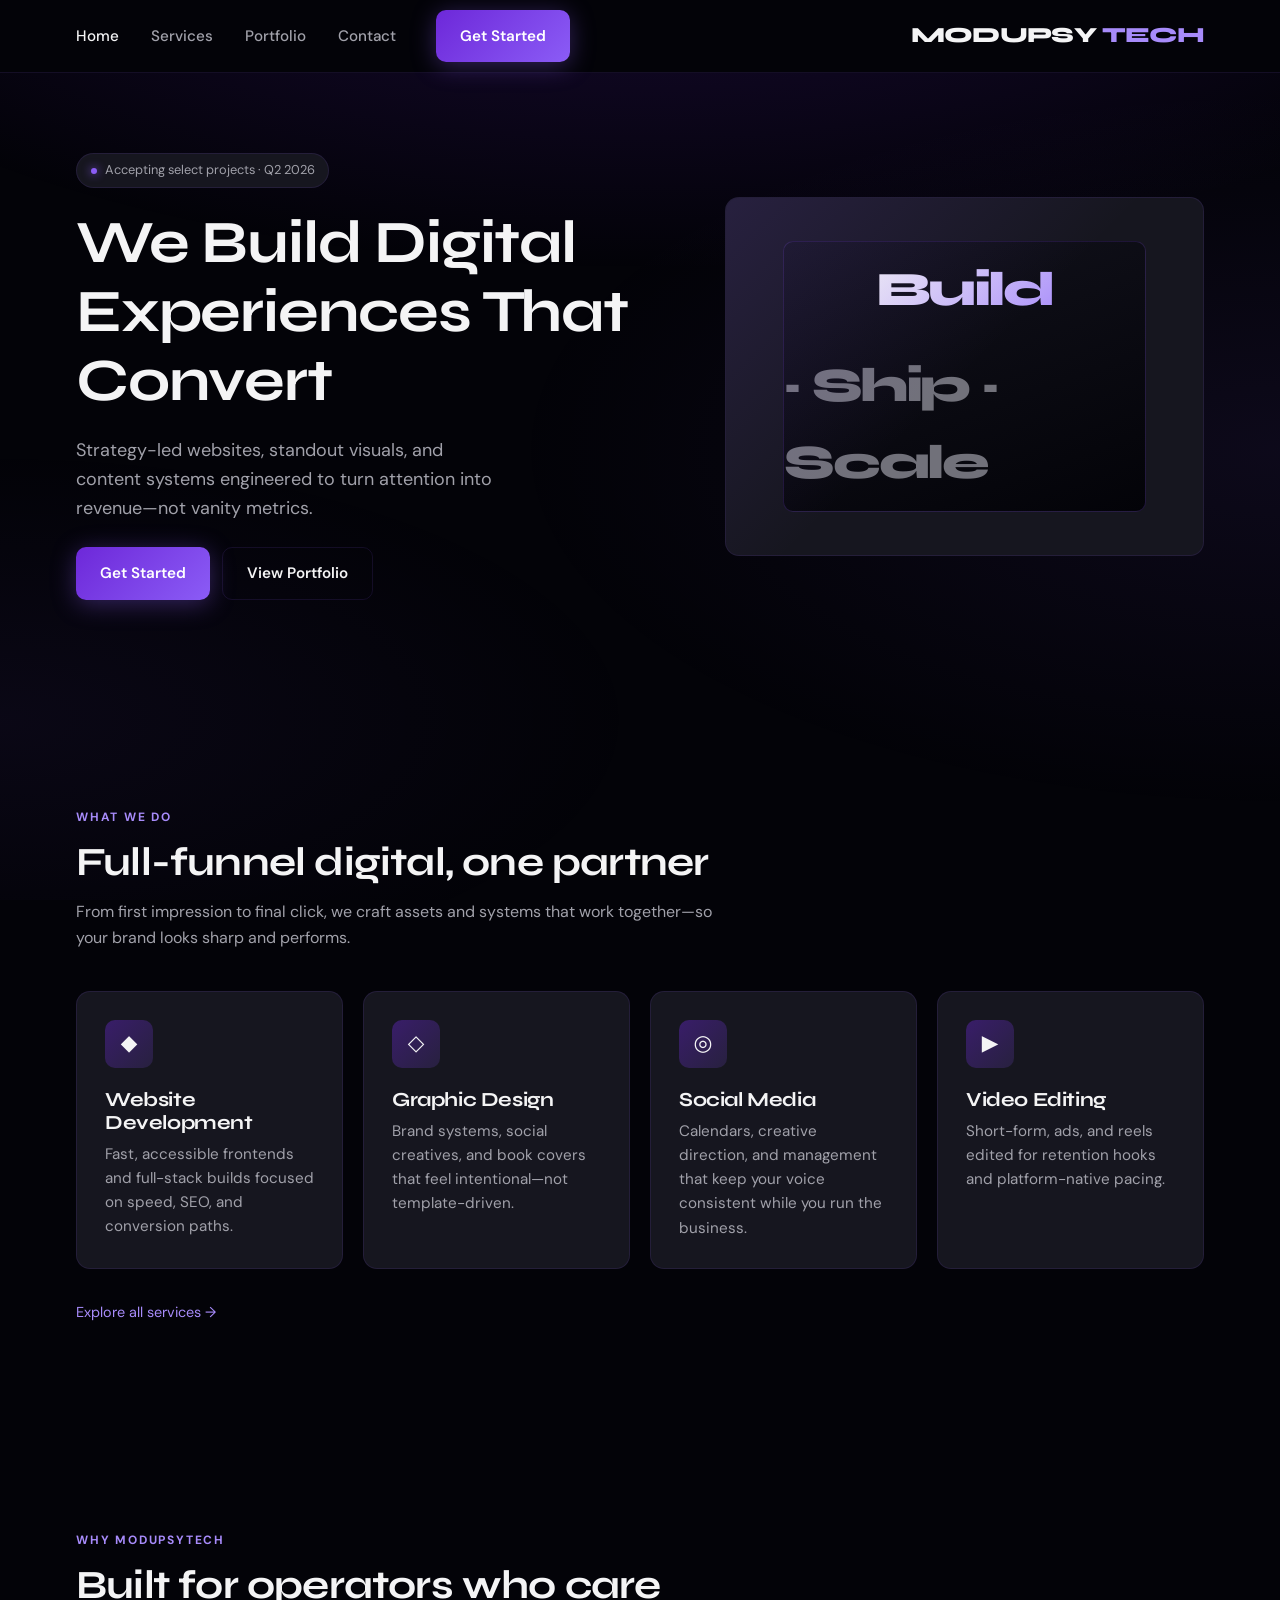
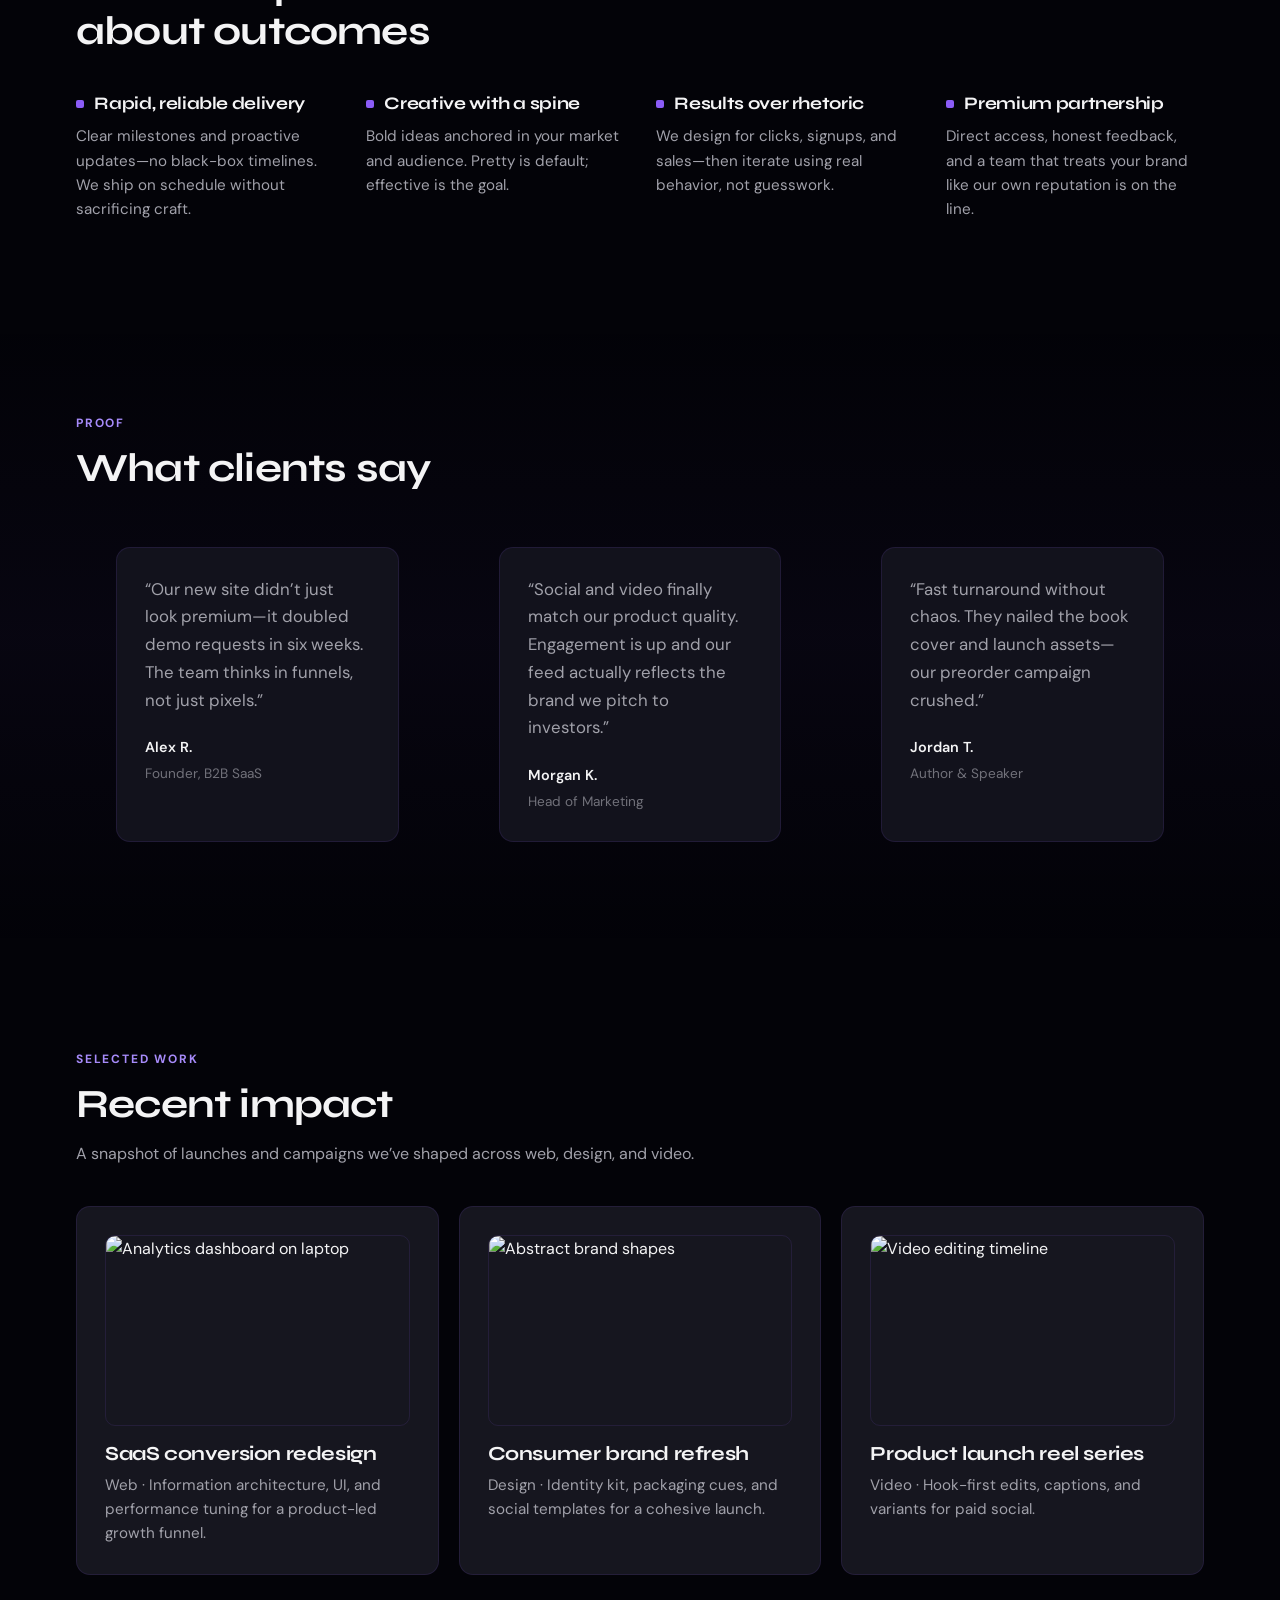
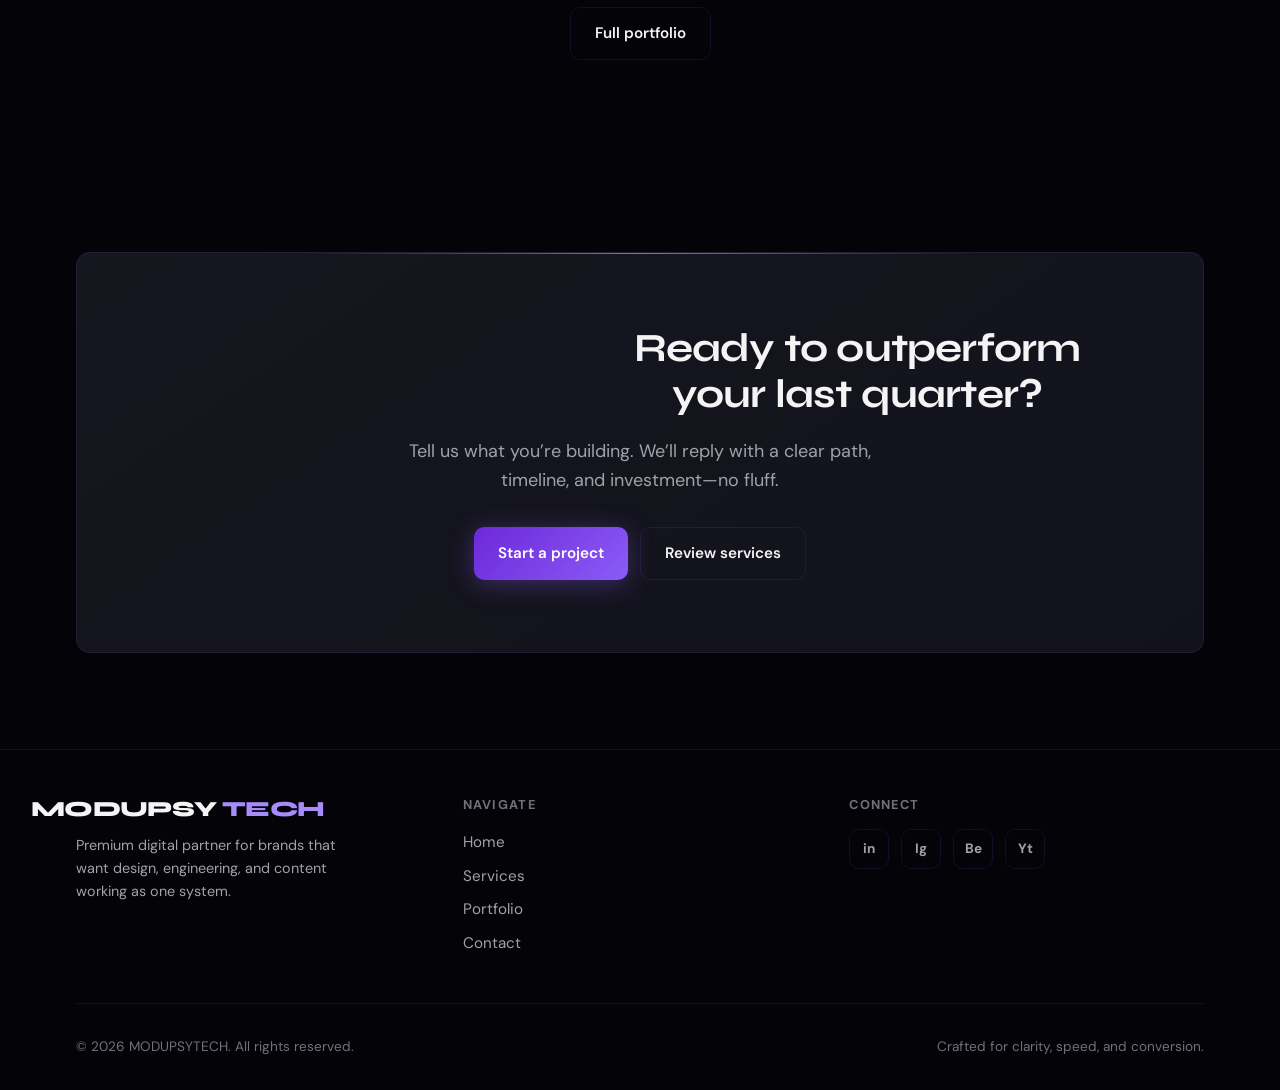
==== commit 2eb4a93d: "Update index.html" ====
--- a/index.html
+++ b/index.html
@@ -8,7 +8,7 @@
     <link rel="apple-touch-icon" href="favicon.svg" />
     <meta
       name="description"
-      content="CBEMM — Premium digital agency. Websites, design, social, and video that drive measurable growth."
+      content="MODUPSYTECH — Premium digital agency. Websites, design, social, and video that drive measurable growth."
     />
     <title>MODUPSYTECH — Digital Experiences That Convert</title>
     <link rel="preconnect" href="https://fonts.googleapis.com" />
@@ -107,7 +107,7 @@
         <section id="why-us">
           <div class="container">
             <div class="section-head reveal">
-              <p class="section-label">Why CBEMM</p>
+              <p class="section-label">Why MODUPSYTECH</p>
               <h2>Built for operators who care about outcomes</h2>
             </div>
             <div class="why-grid stagger-children">
--- a/css/styles.css
+++ b/css/styles.css
@@ -795,6 +795,7 @@
 }
 
 .contact-side {
+  position: relative;
   padding: 2rem;
   border-radius: var(--radius);
   background: var(--surface);
@@ -846,6 +847,19 @@
 
 .form-status.success {
   color: var(--purple-bright);
+}
+
+.form-status.form-error {
+  color: #f87171;
+}
+
+.form-honeypot {
+  position: absolute;
+  left: -9999px;
+  width: 1px;
+  height: 1px;
+  opacity: 0;
+  pointer-events: none;
 }
 
 .contact-alt {
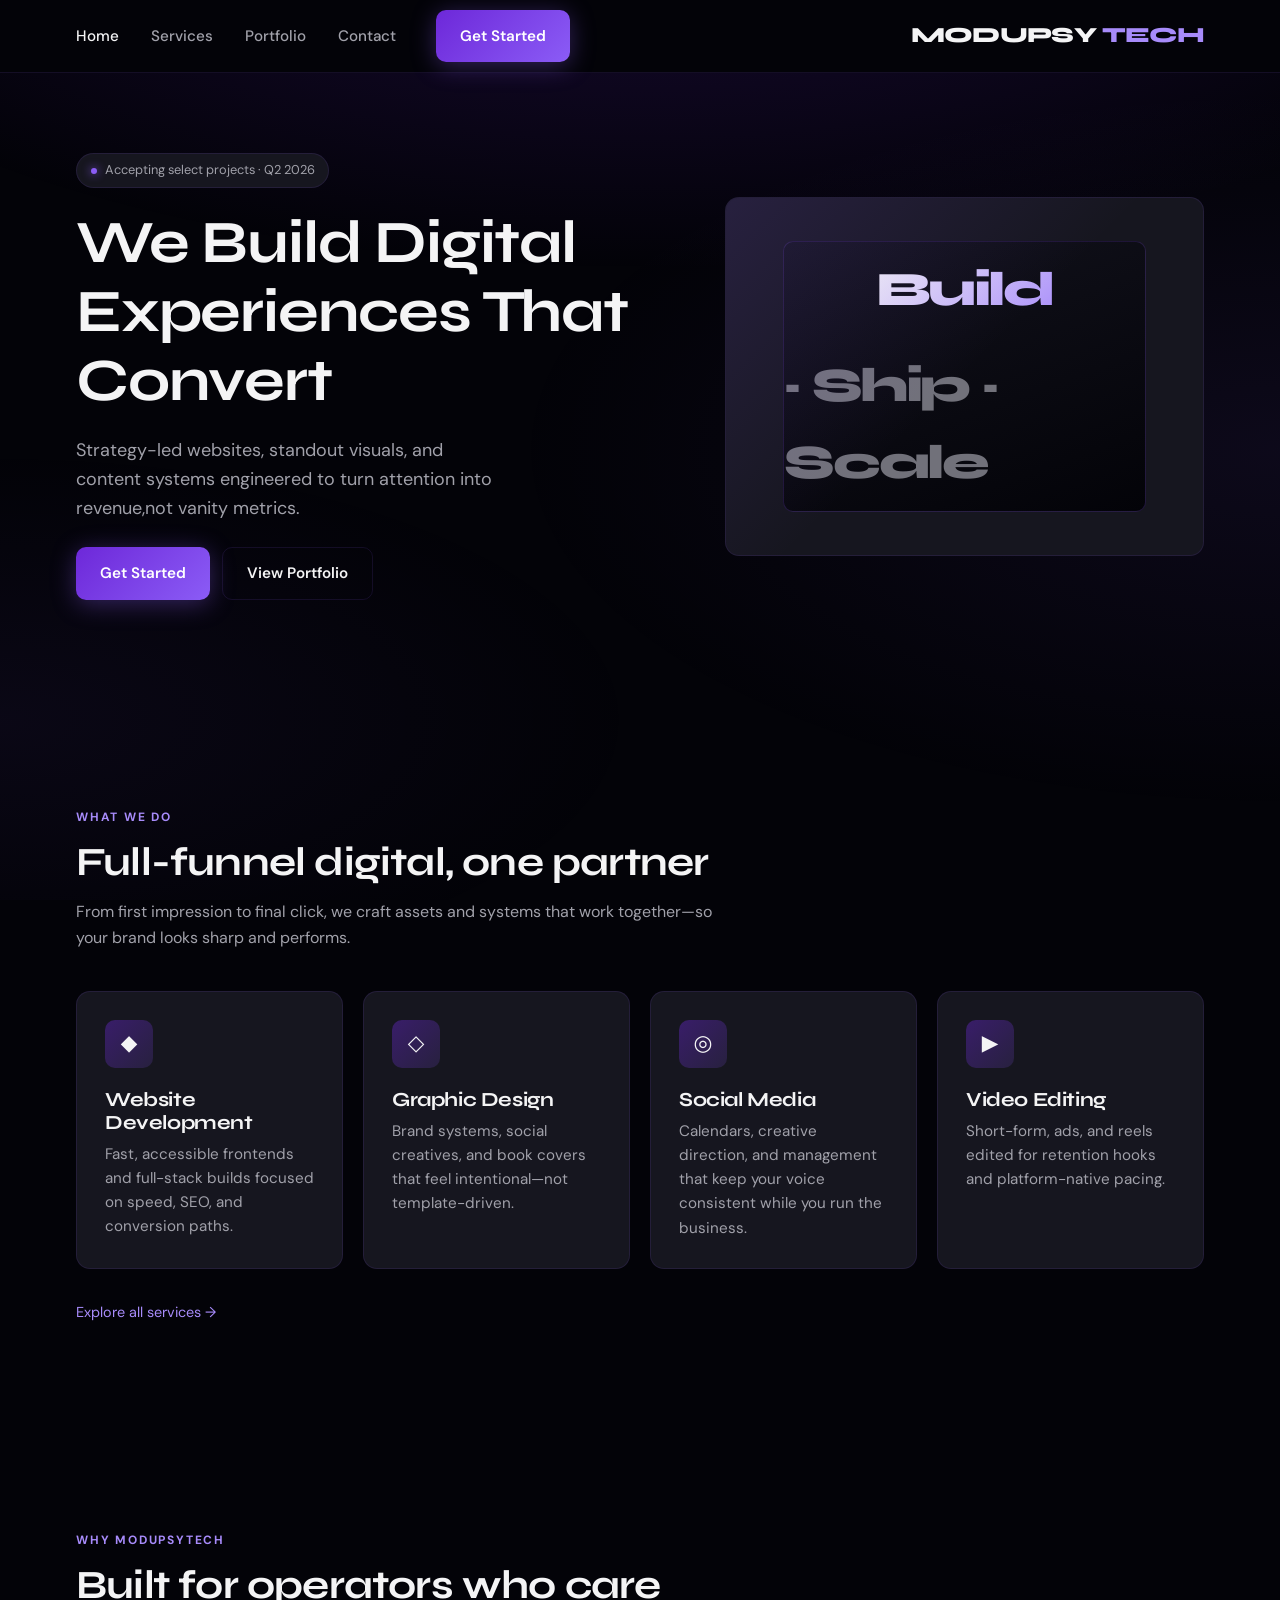
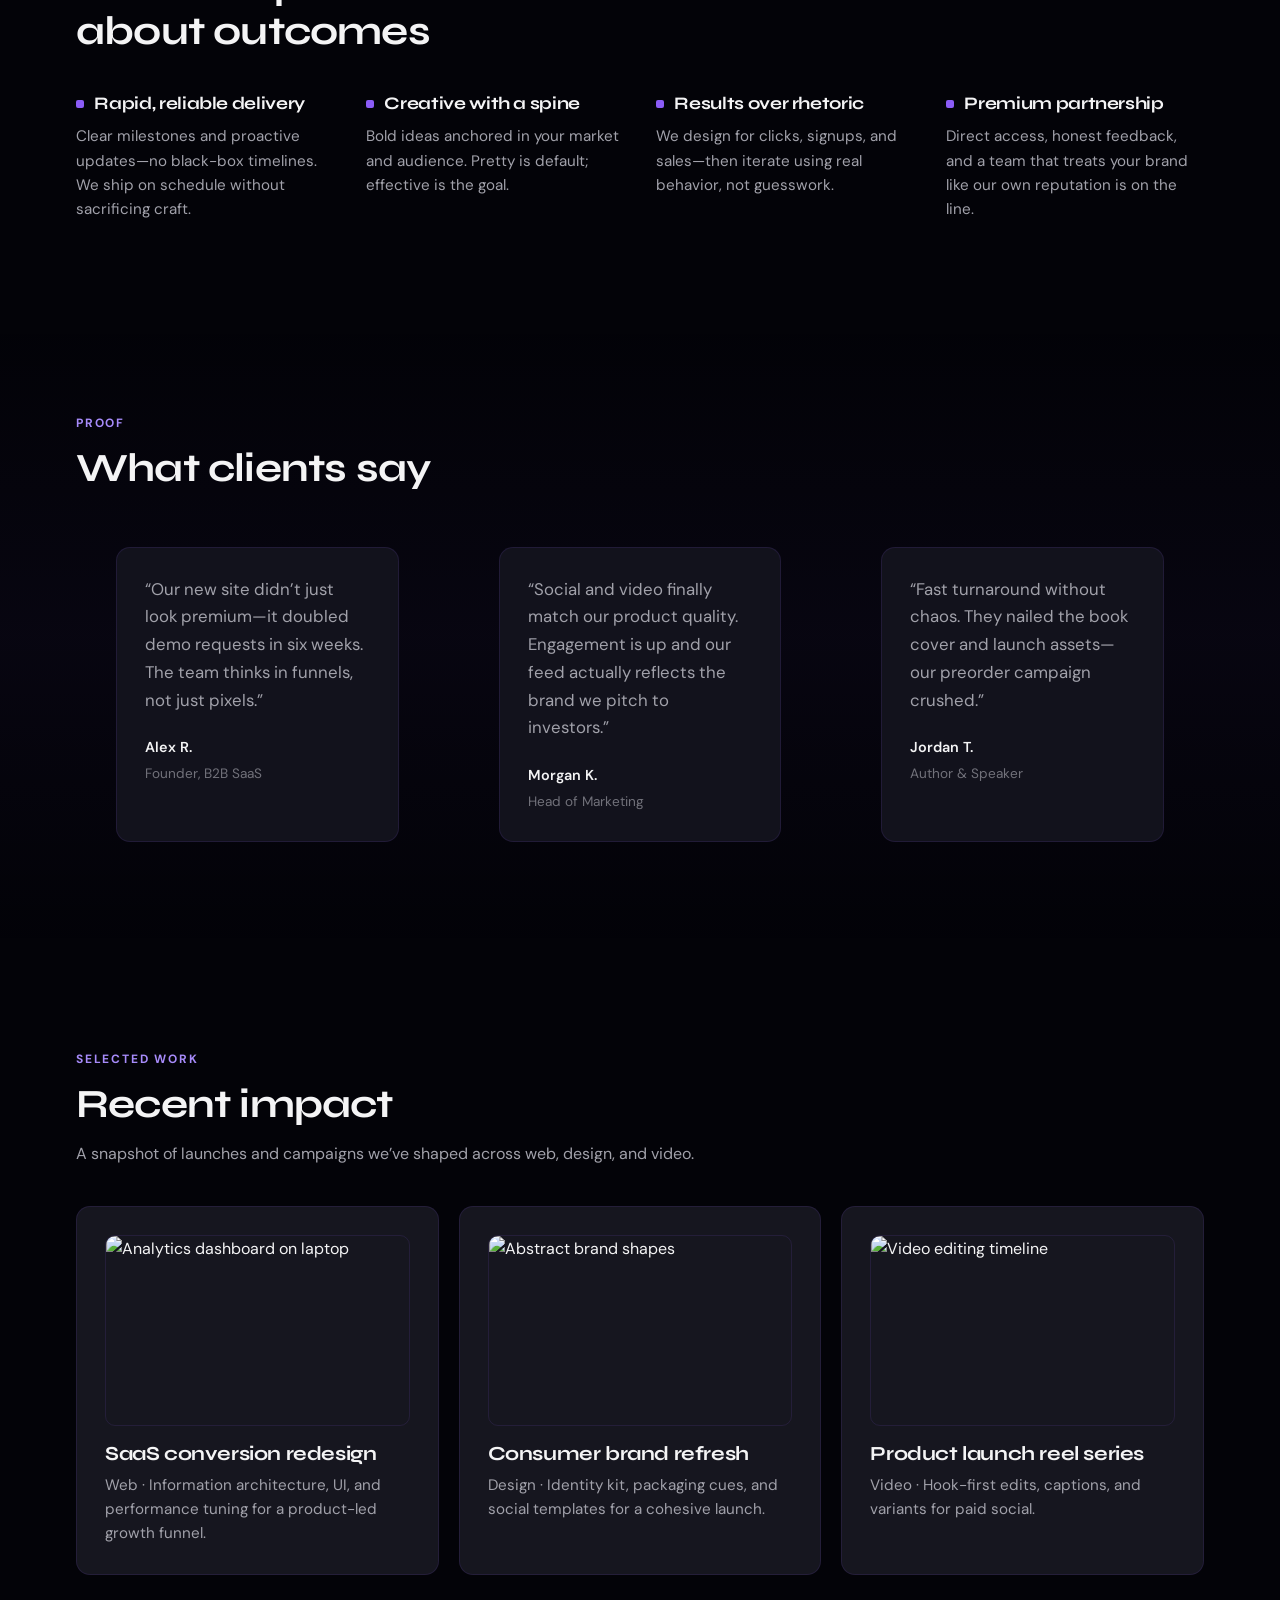
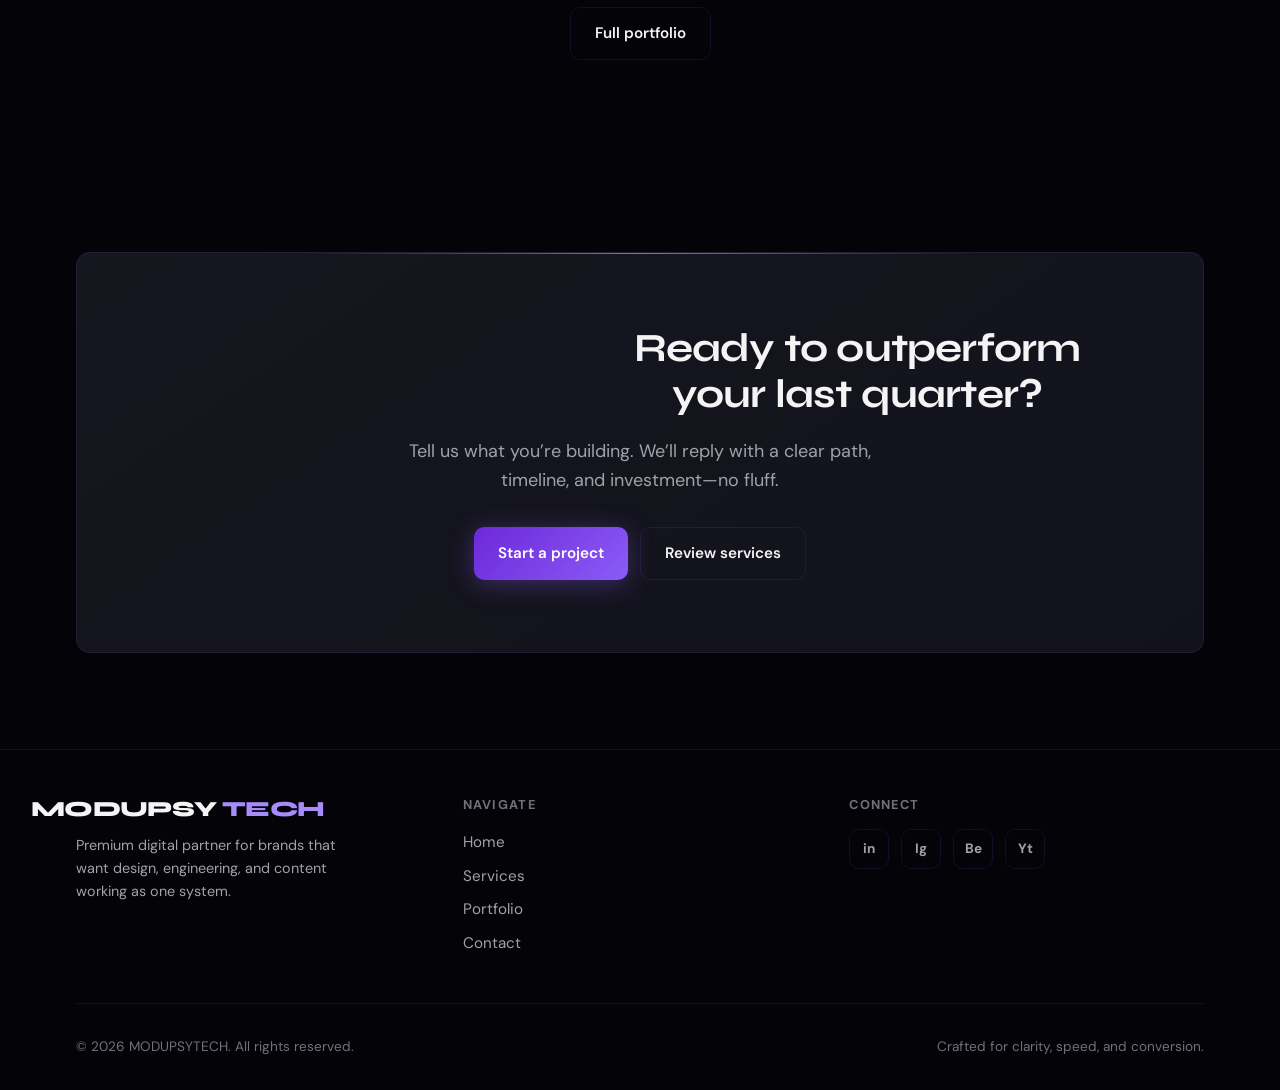
==== commit c8a466e3: "Update index.html" ====
--- a/index.html
+++ b/index.html
@@ -55,7 +55,7 @@
               <div class="hero-badge">Accepting select projects · Q2 2026</div>
               <h1>We Build Digital Experiences That Convert</h1>
               <p class="lead">
-                Strategy-led websites, standout visuals, and content systems engineered to turn attention into revenue—not
+                Strategy-led websites, standout visuals, and content systems engineered to turn attention into revenue,not
                 vanity metrics.
               </p>
               <div class="btn-row">
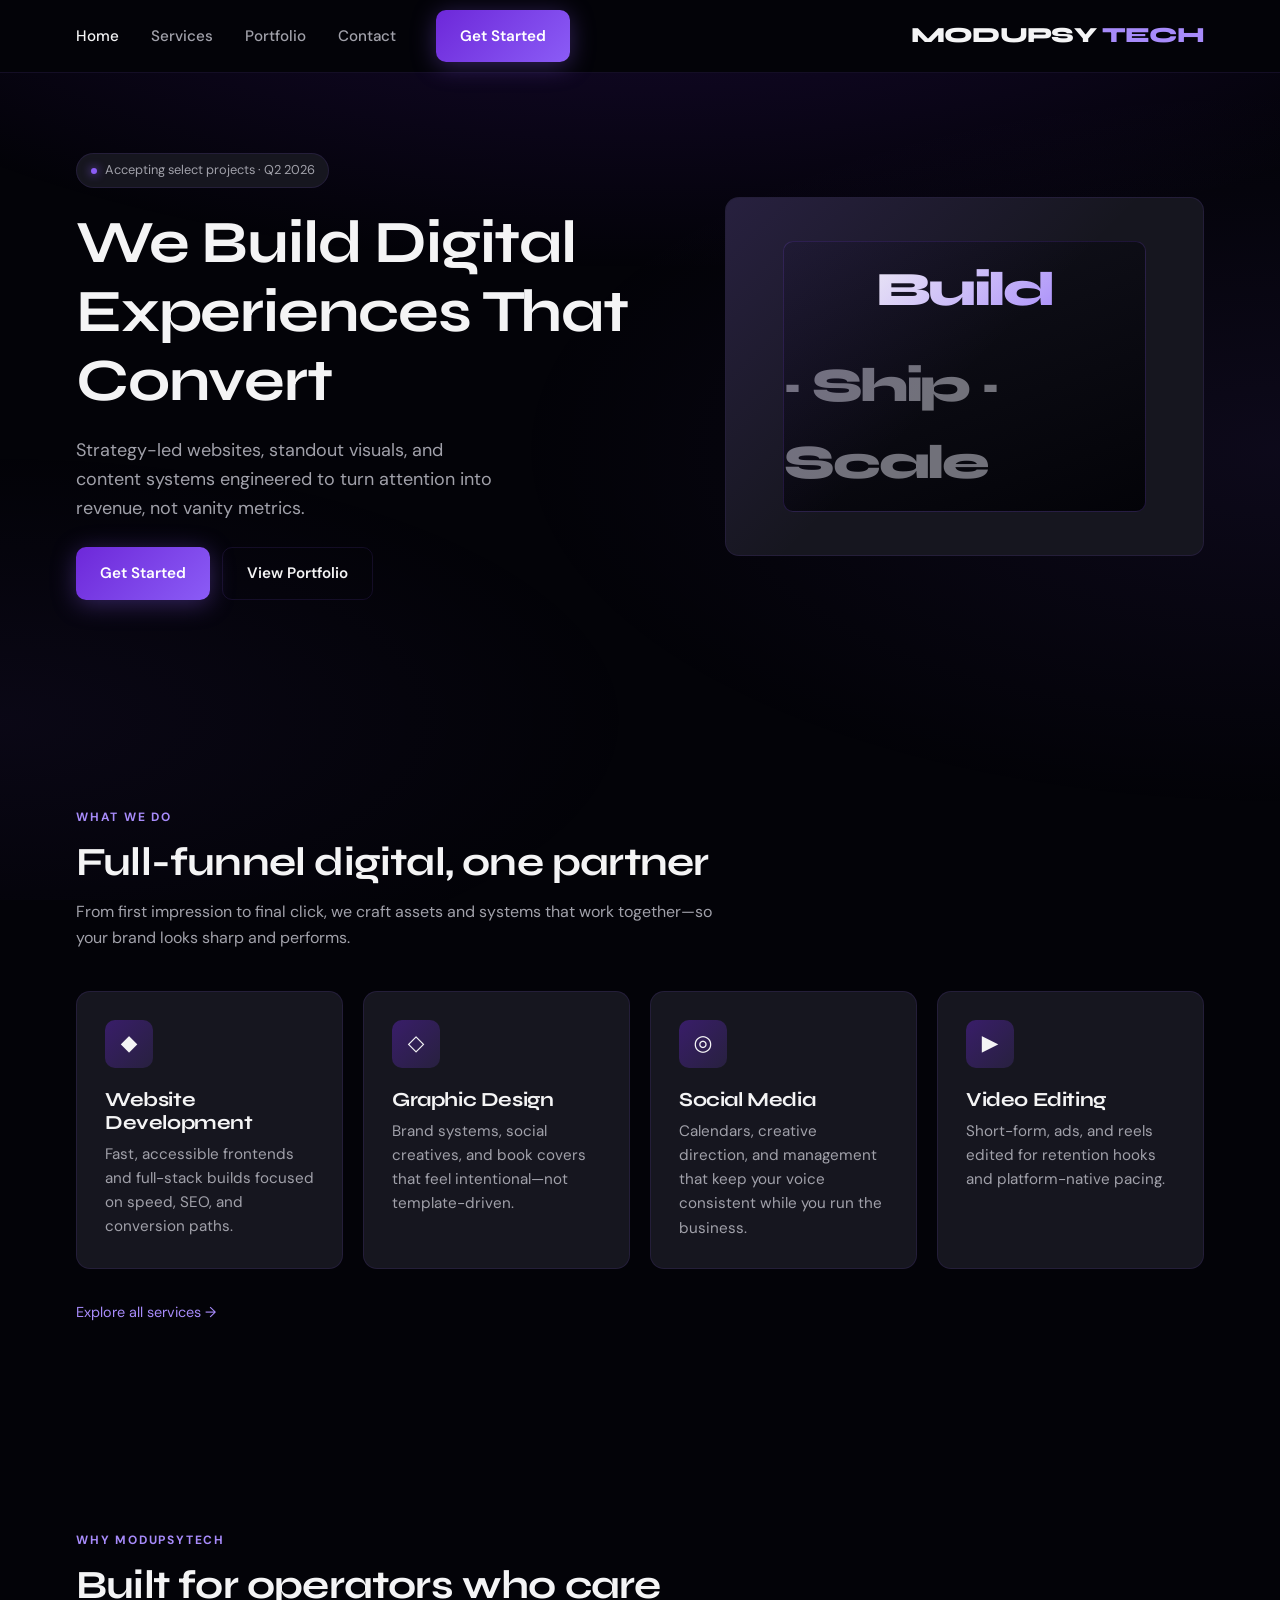
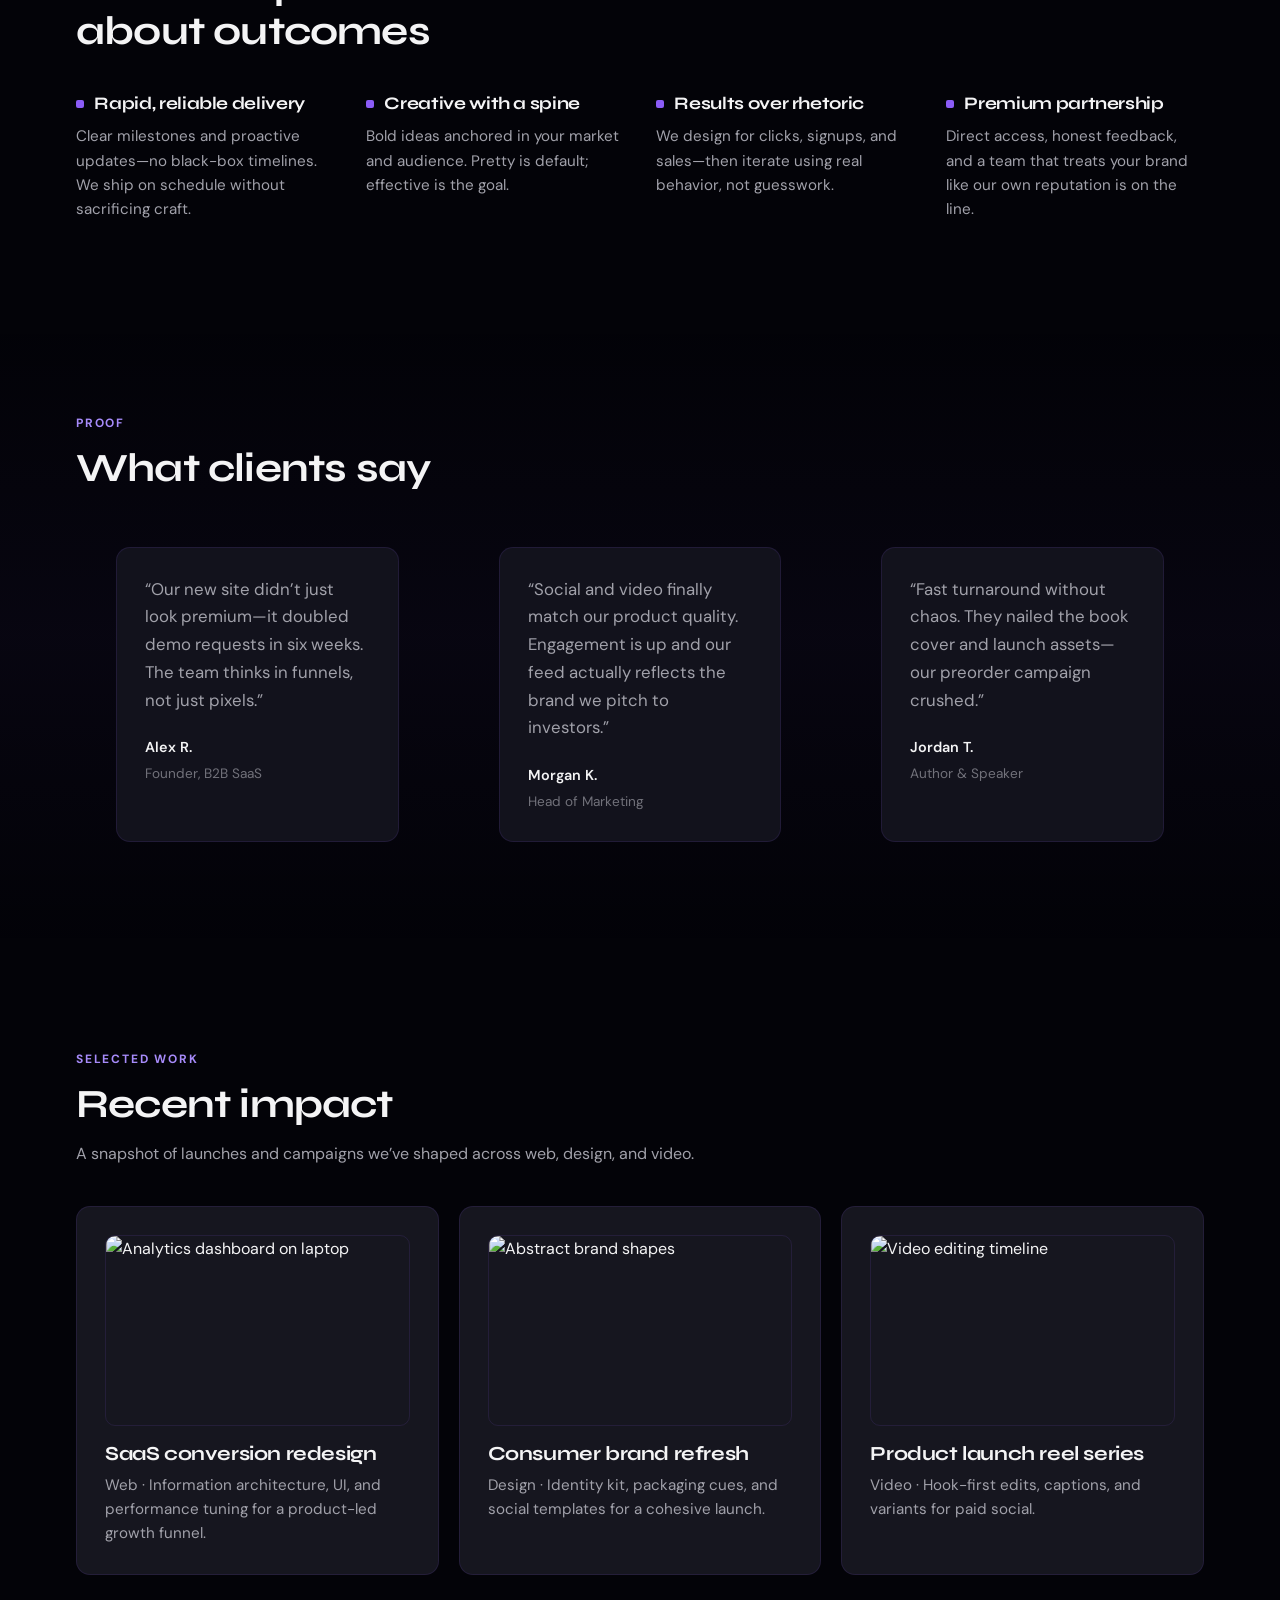
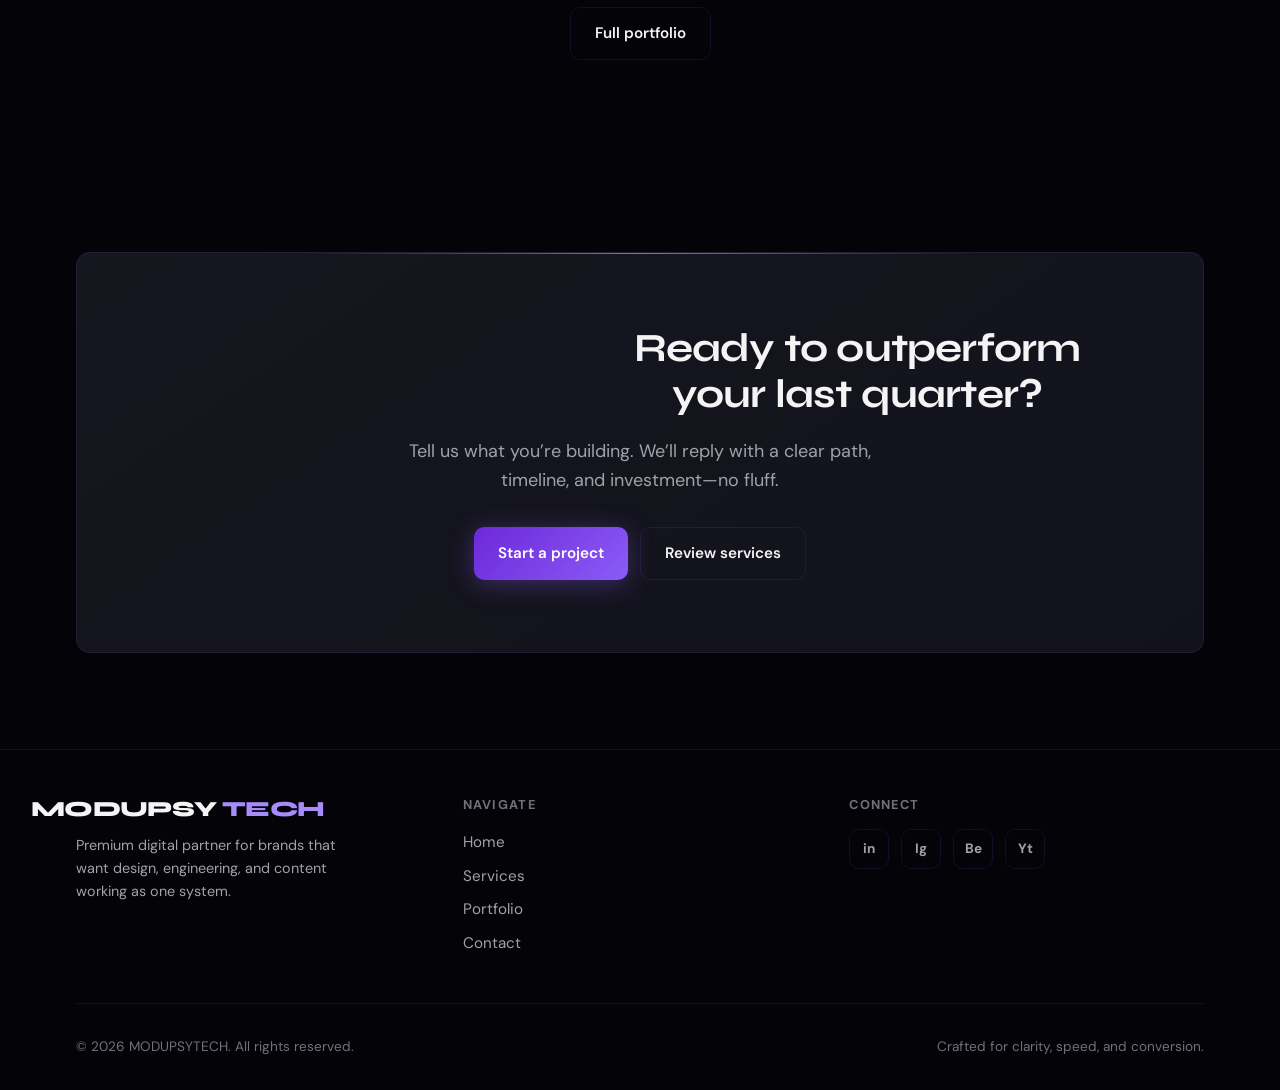
==== commit 62cea404: "Update index.html" ====
--- a/index.html
+++ b/index.html
@@ -55,7 +55,7 @@
               <div class="hero-badge">Accepting select projects · Q2 2026</div>
               <h1>We Build Digital Experiences That Convert</h1>
               <p class="lead">
-                Strategy-led websites, standout visuals, and content systems engineered to turn attention into revenue,not
+                Strategy-led websites, standout visuals, and content systems engineered to turn attention into revenue, not
                 vanity metrics.
               </p>
               <div class="btn-row">
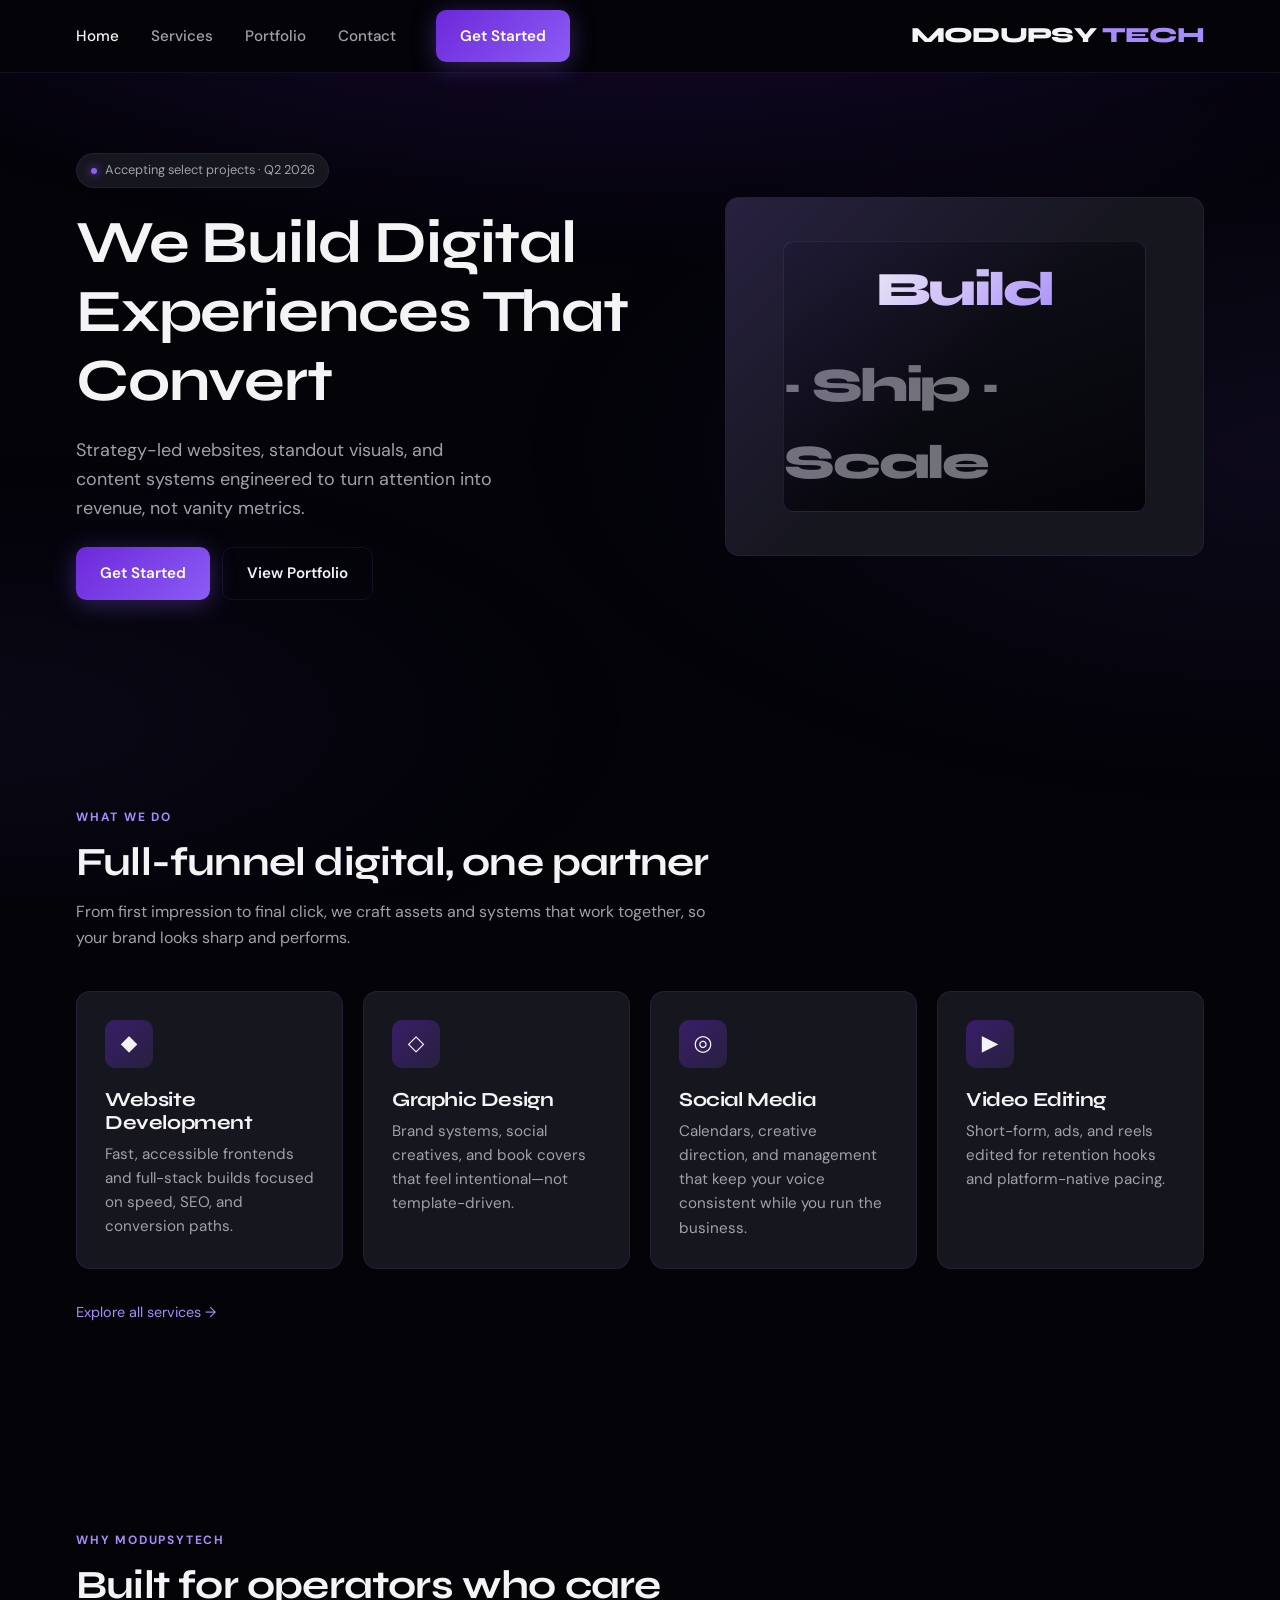
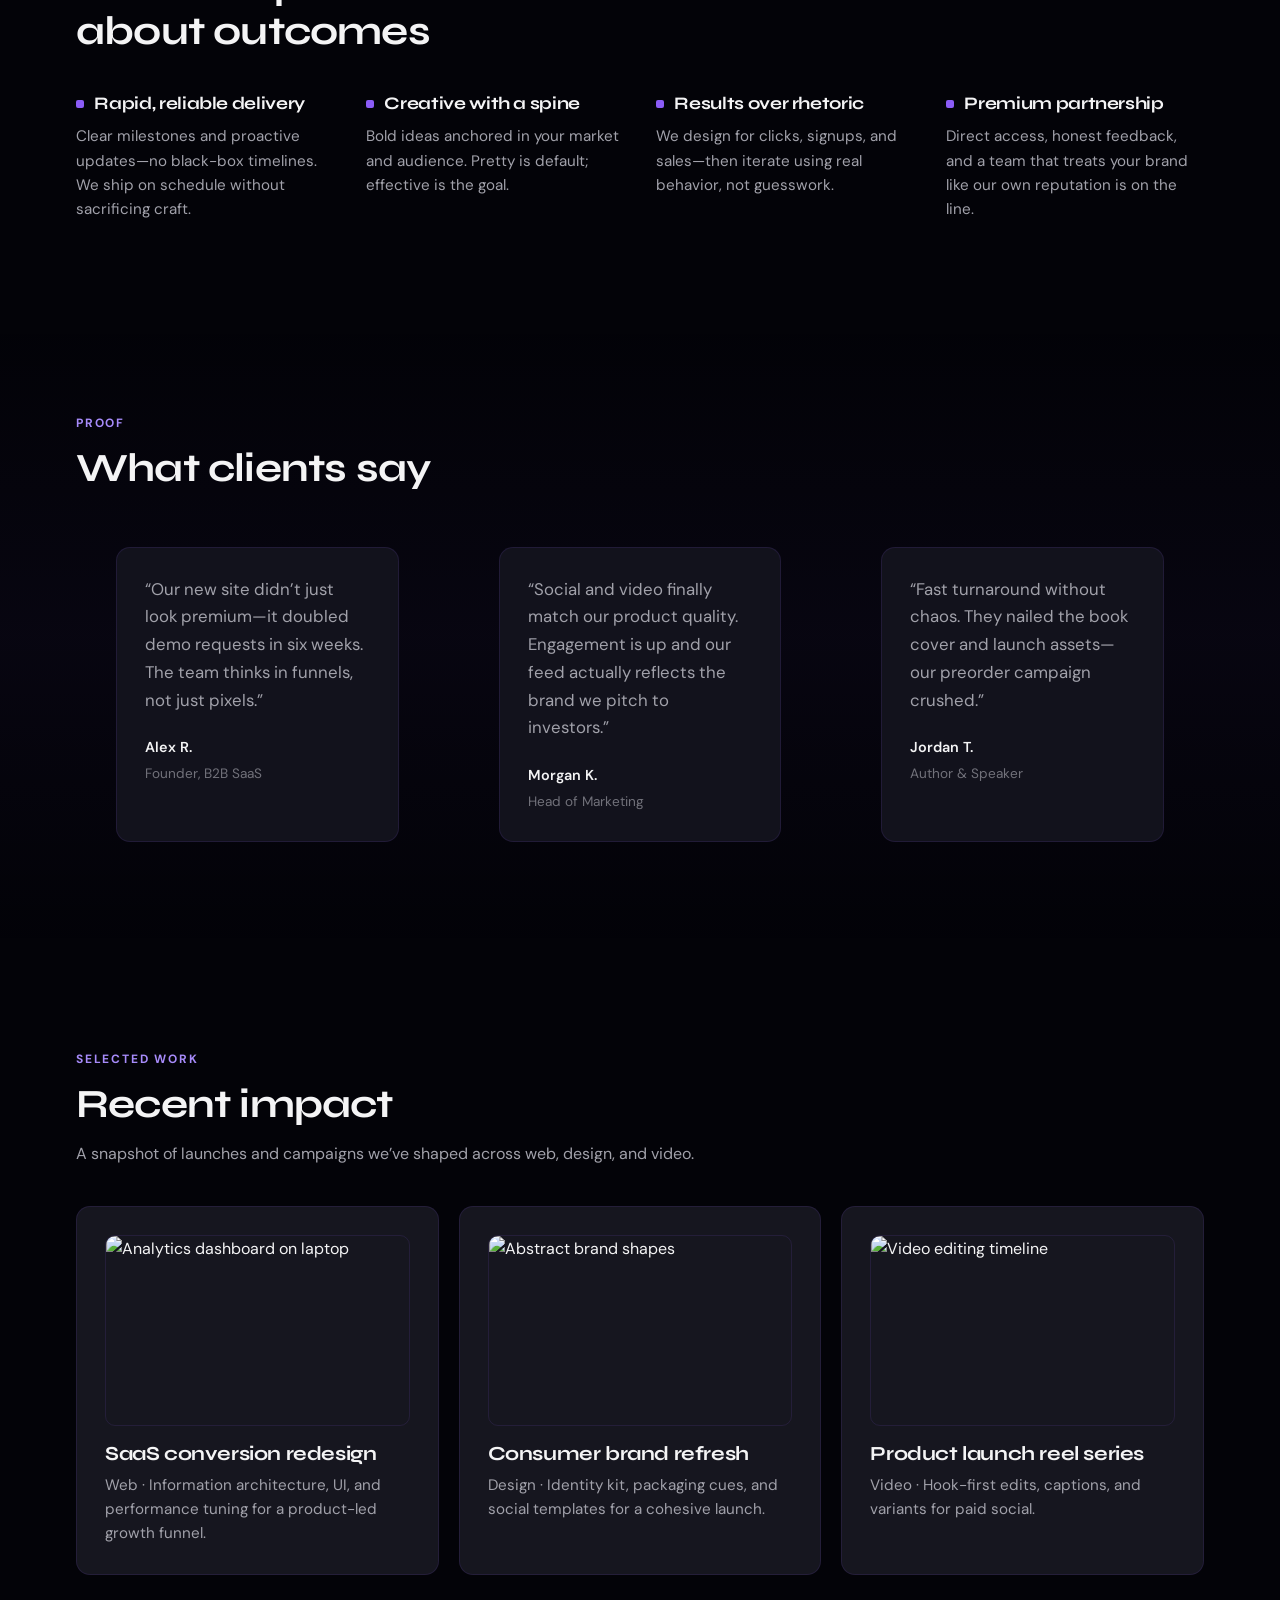
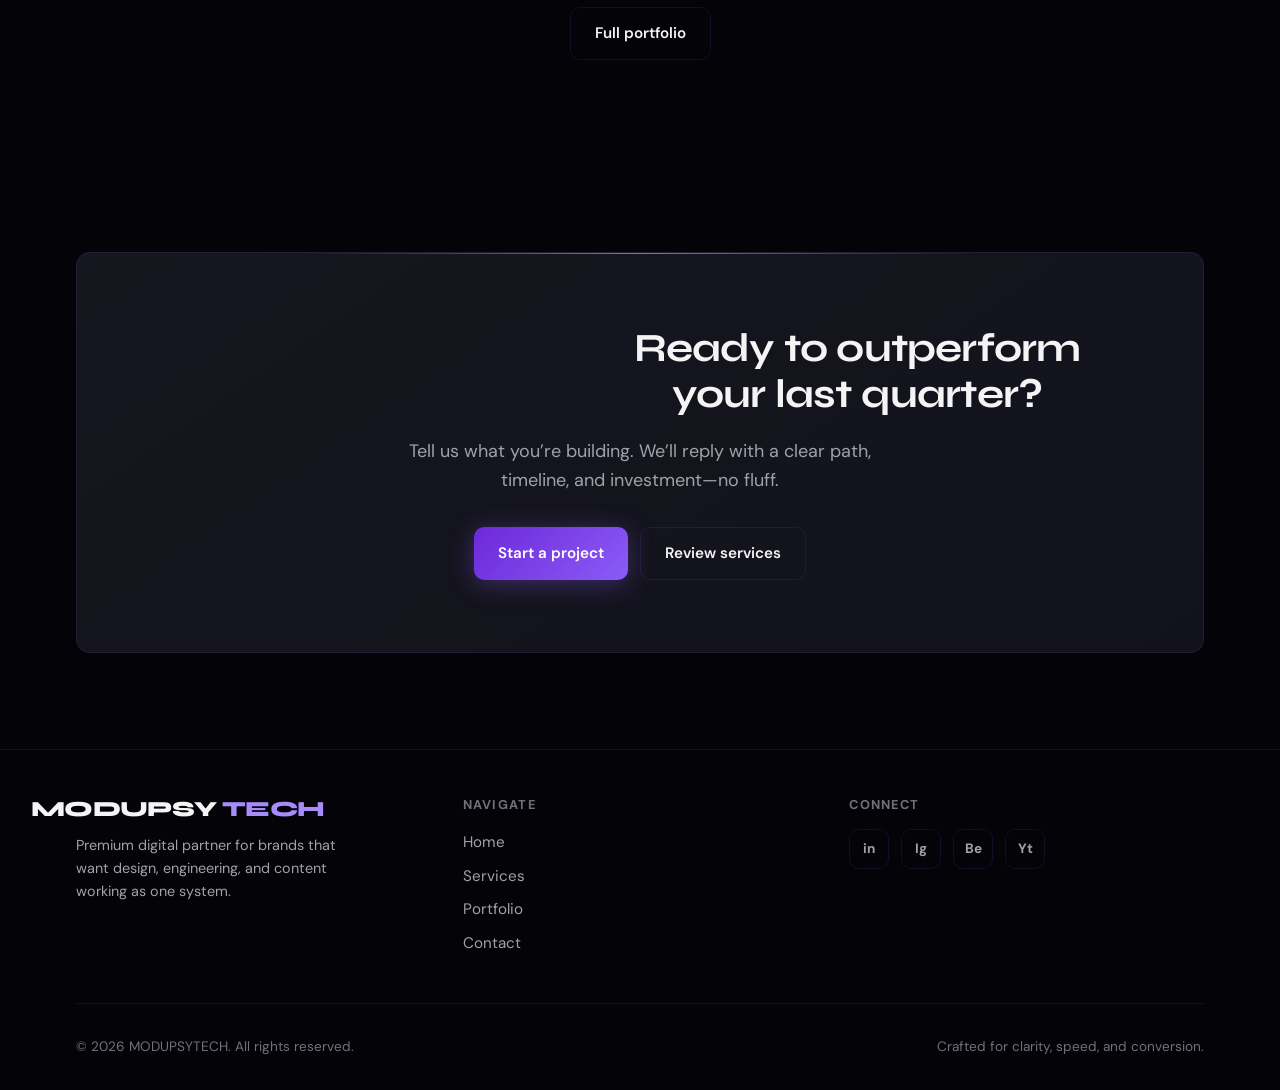
==== commit 692567f6: "Update index.html" ====
--- a/index.html
+++ b/index.html
@@ -74,7 +74,7 @@
             <div class="section-head reveal">
               <p class="section-label">What we do</p>
               <h2>Full-funnel digital, one partner</h2>
-              <p>From first impression to final click, we craft assets and systems that work together—so your brand looks sharp and performs.</p>
+              <p>From first impression to final click, we craft assets and systems that work together, so your brand looks sharp and performs.</p>
             </div>
             <div class="cards-grid stagger-children">
               <article class="card">
